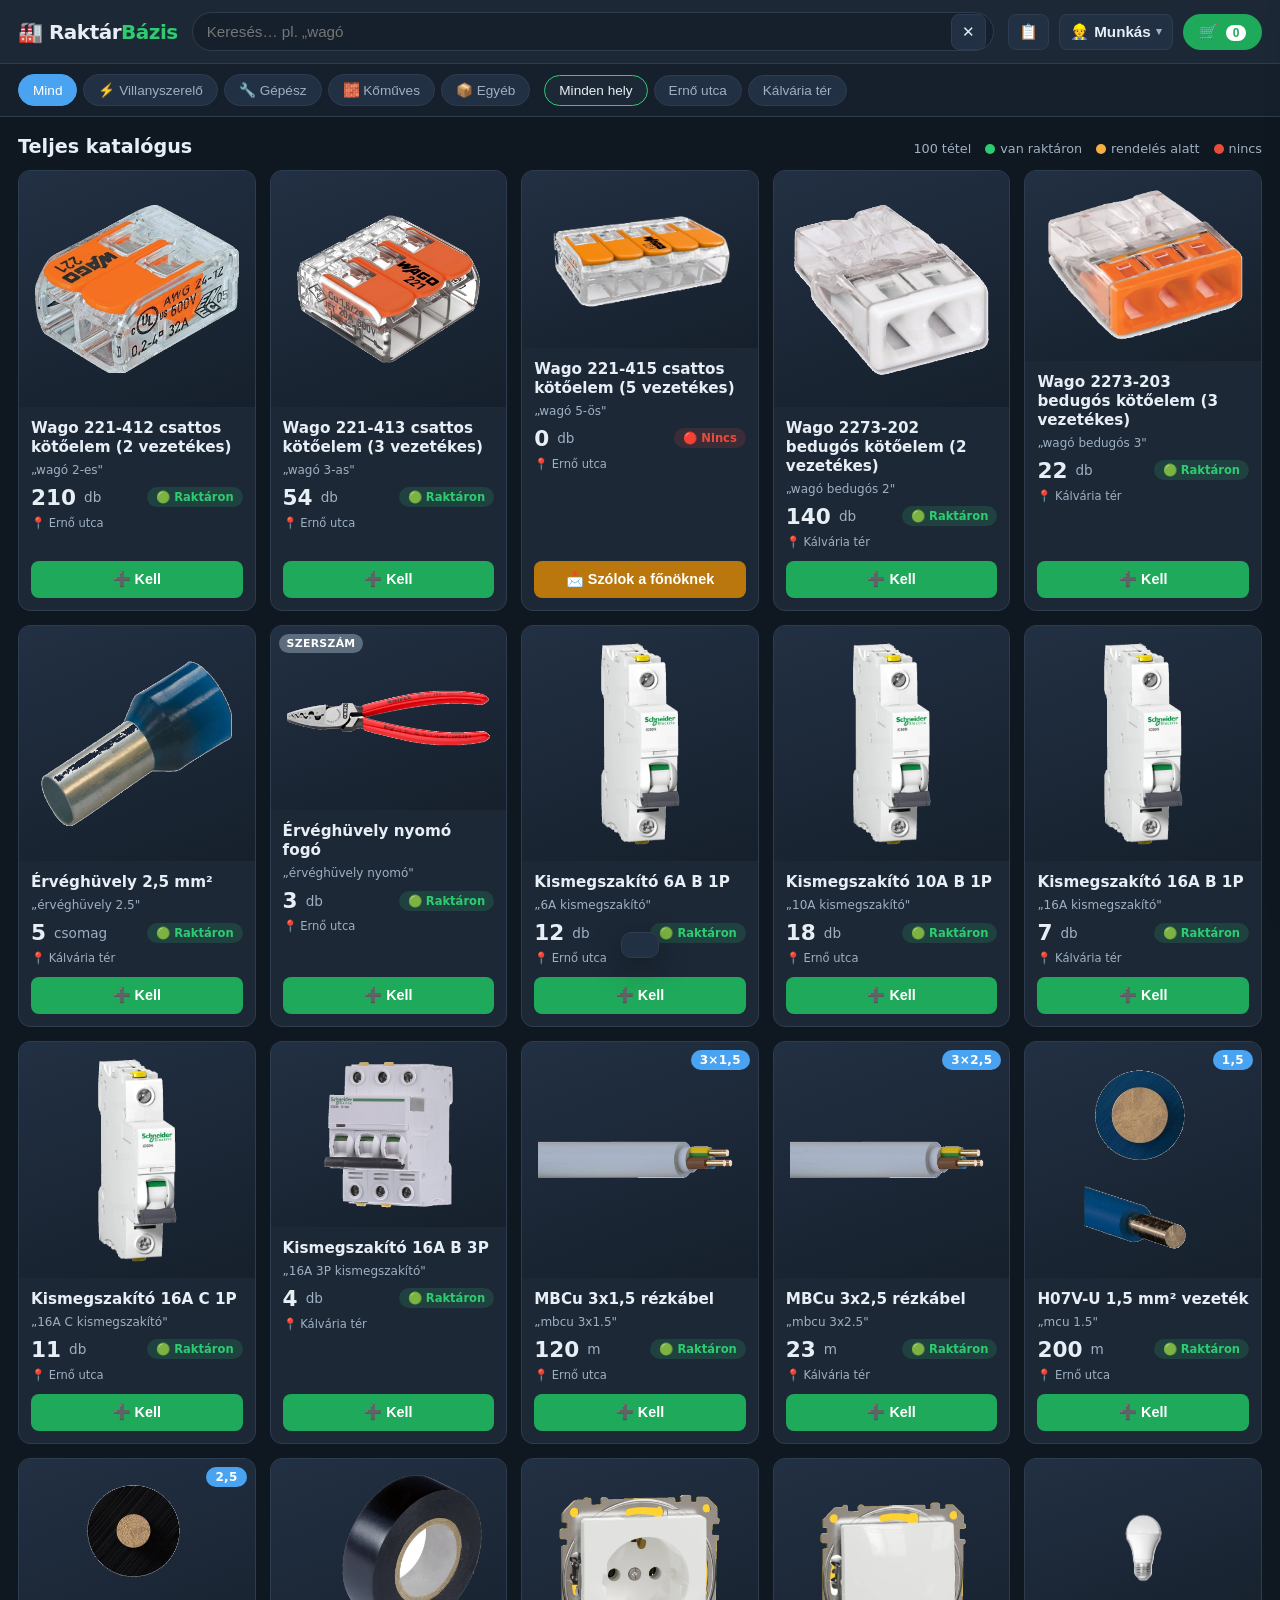
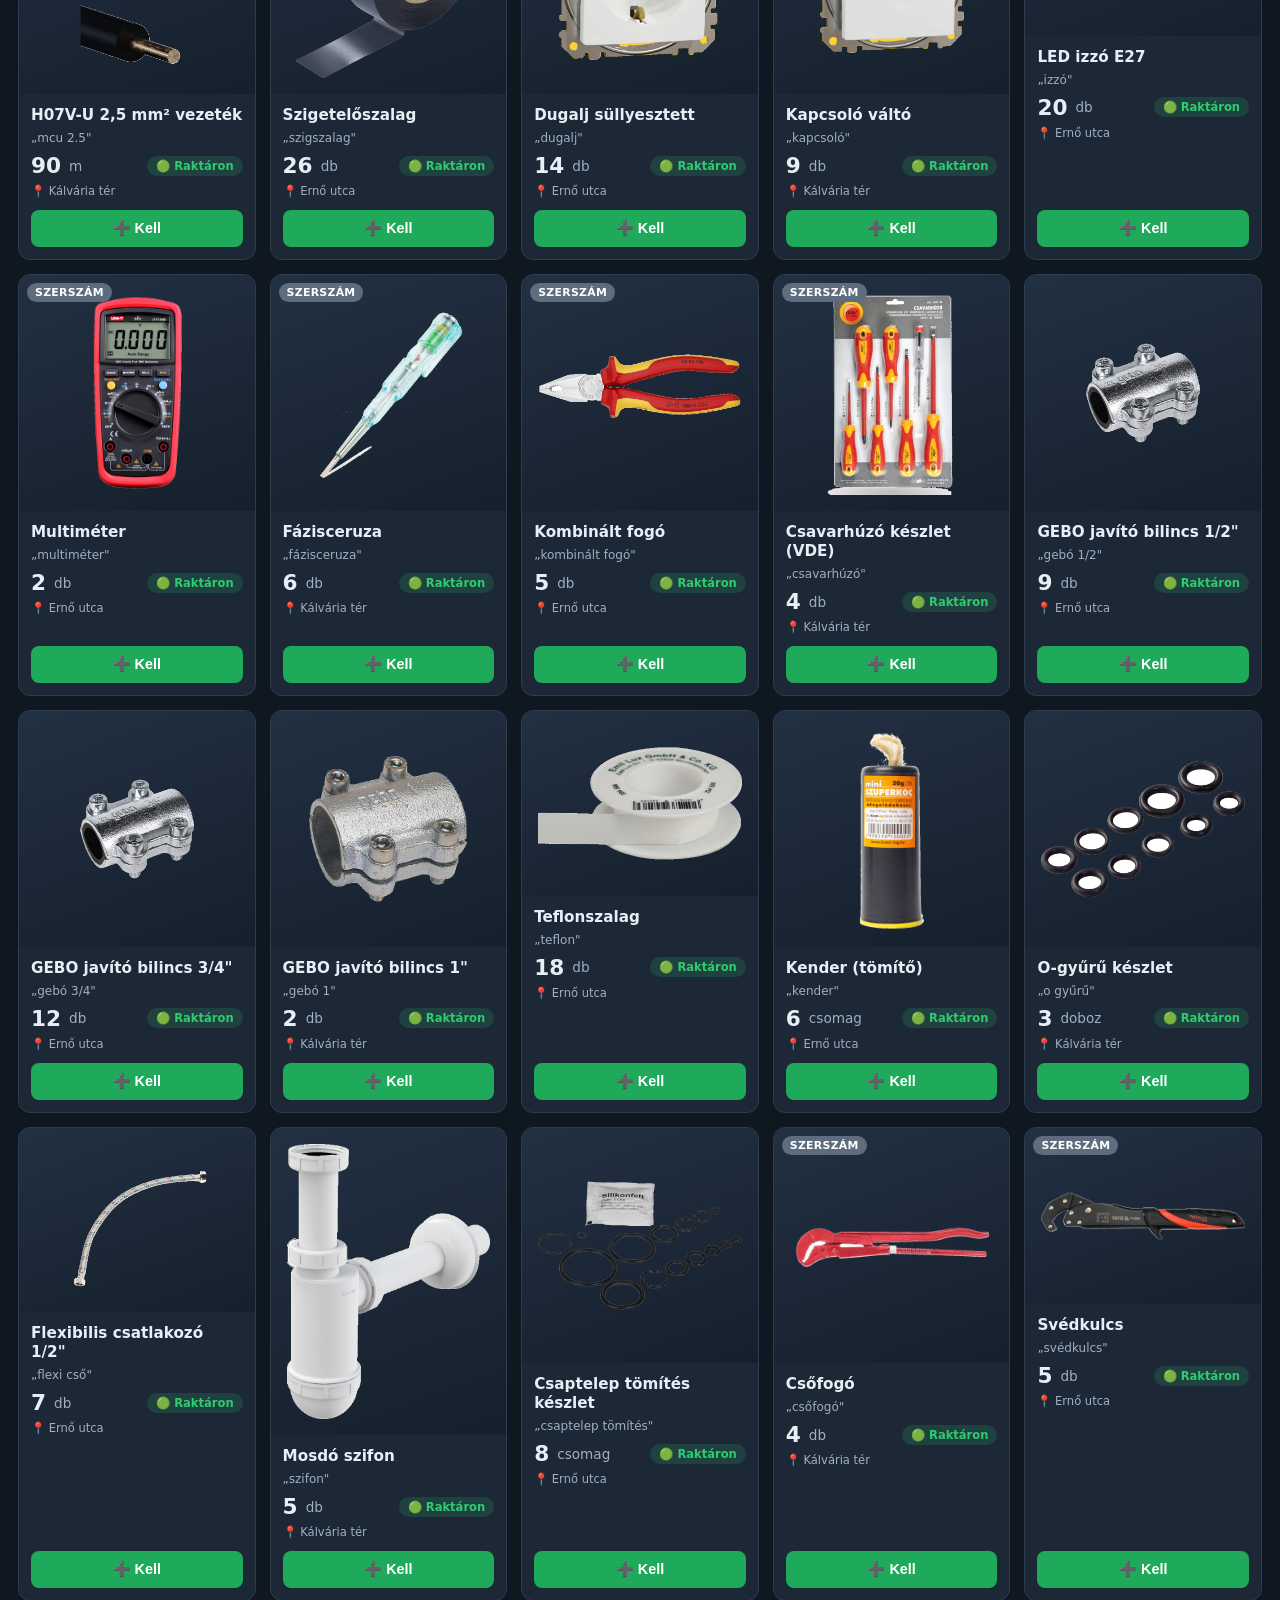
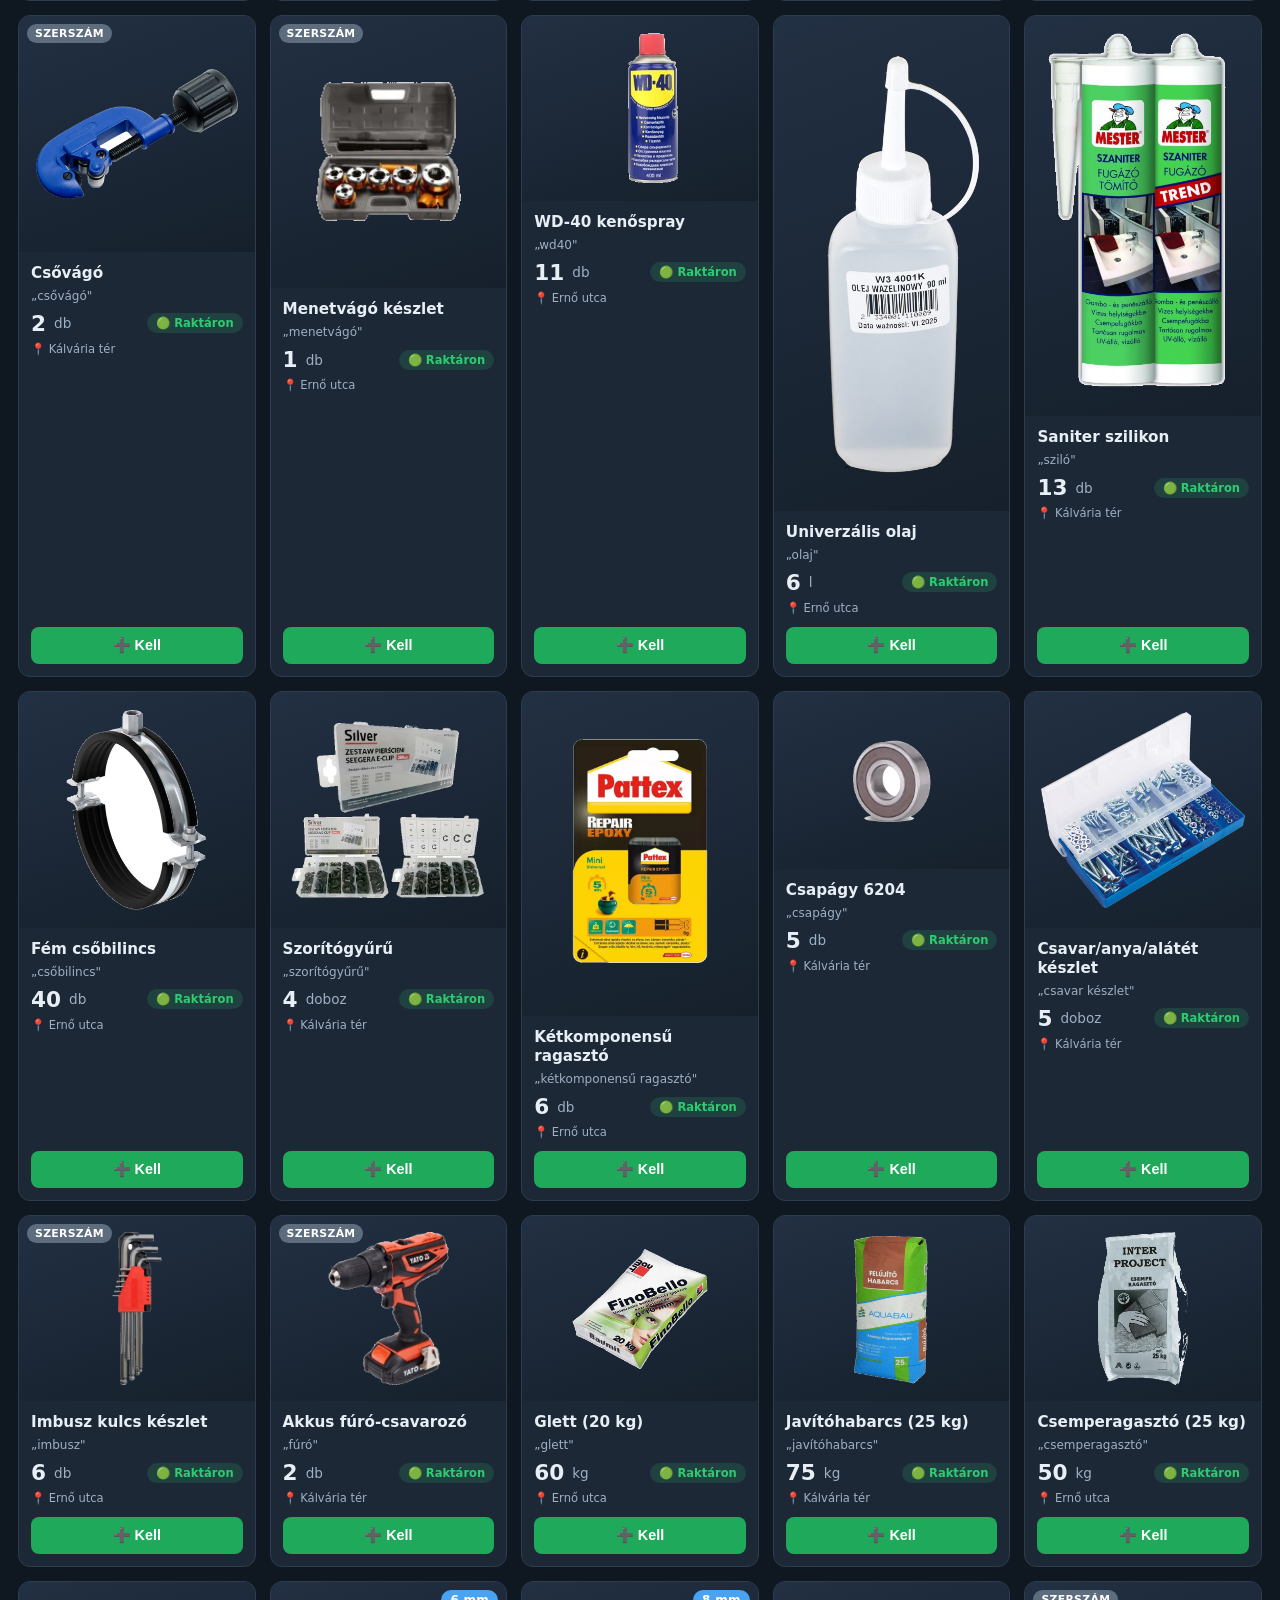
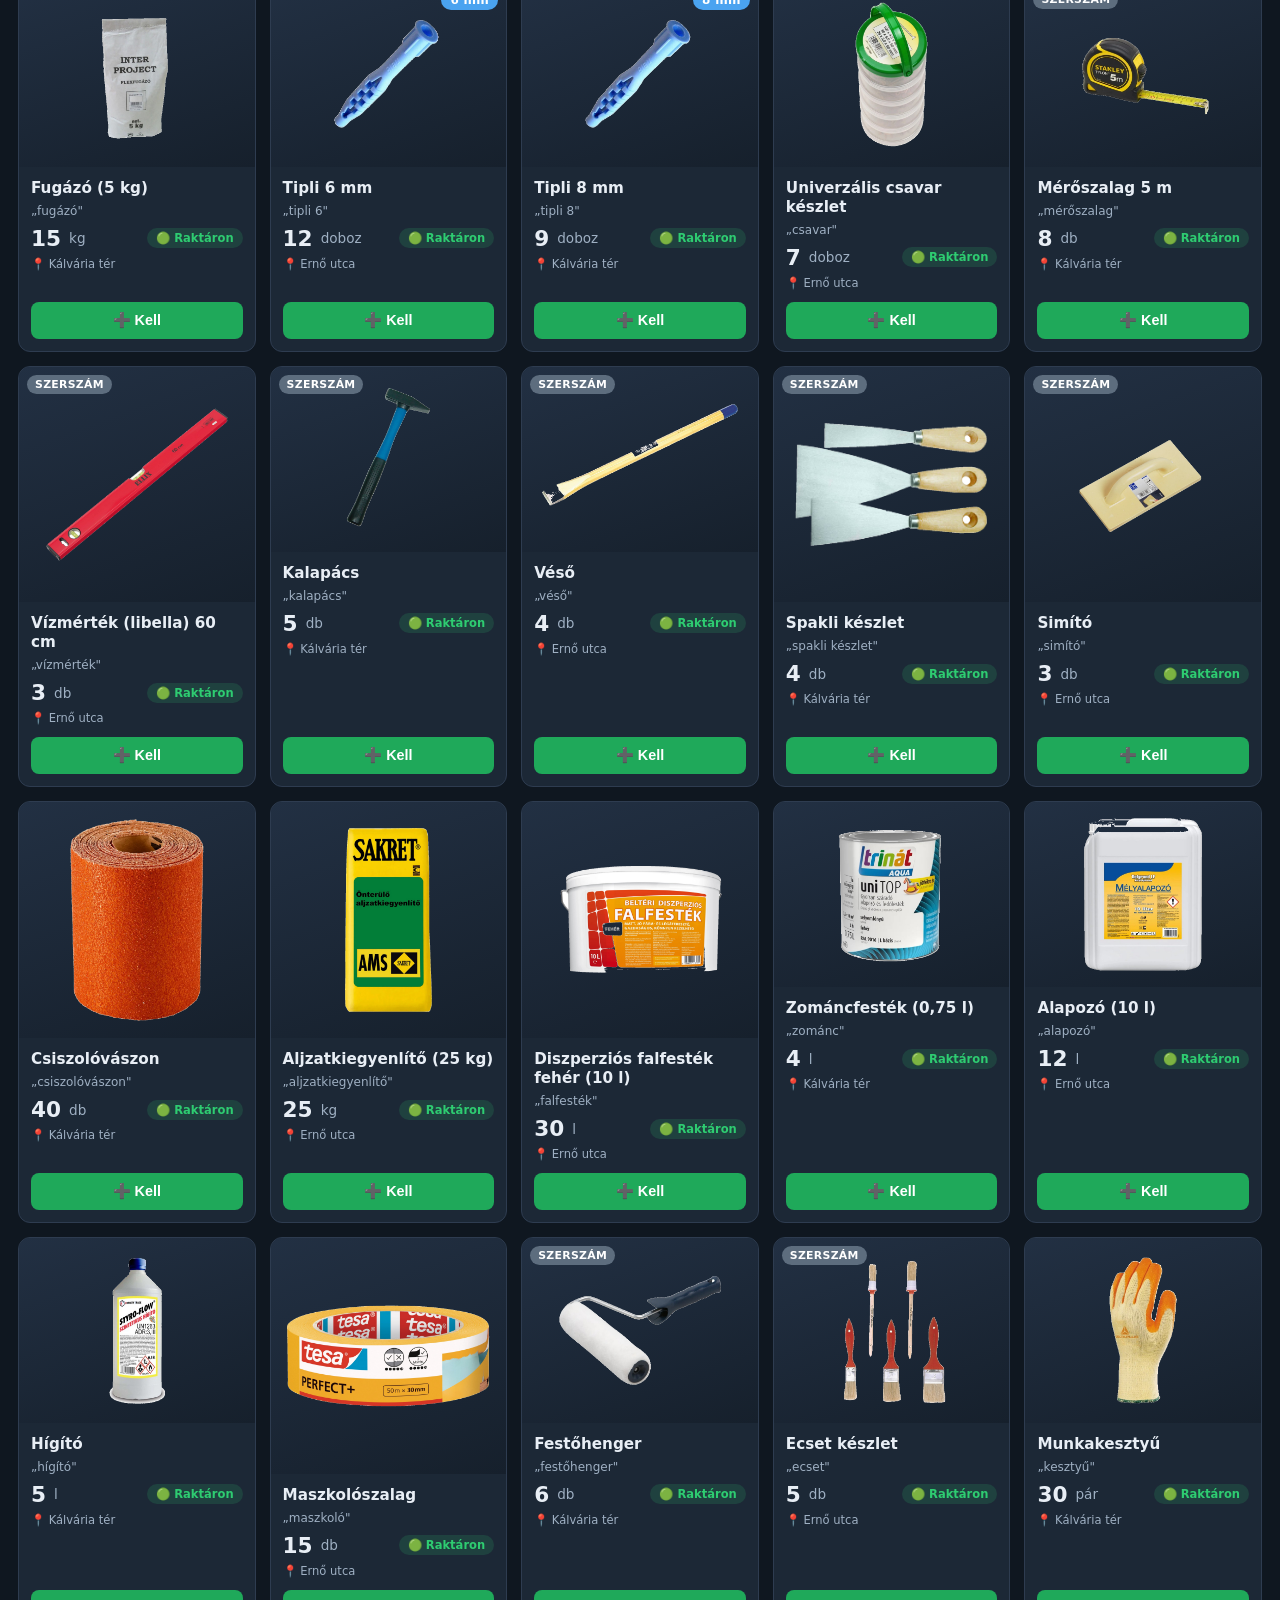
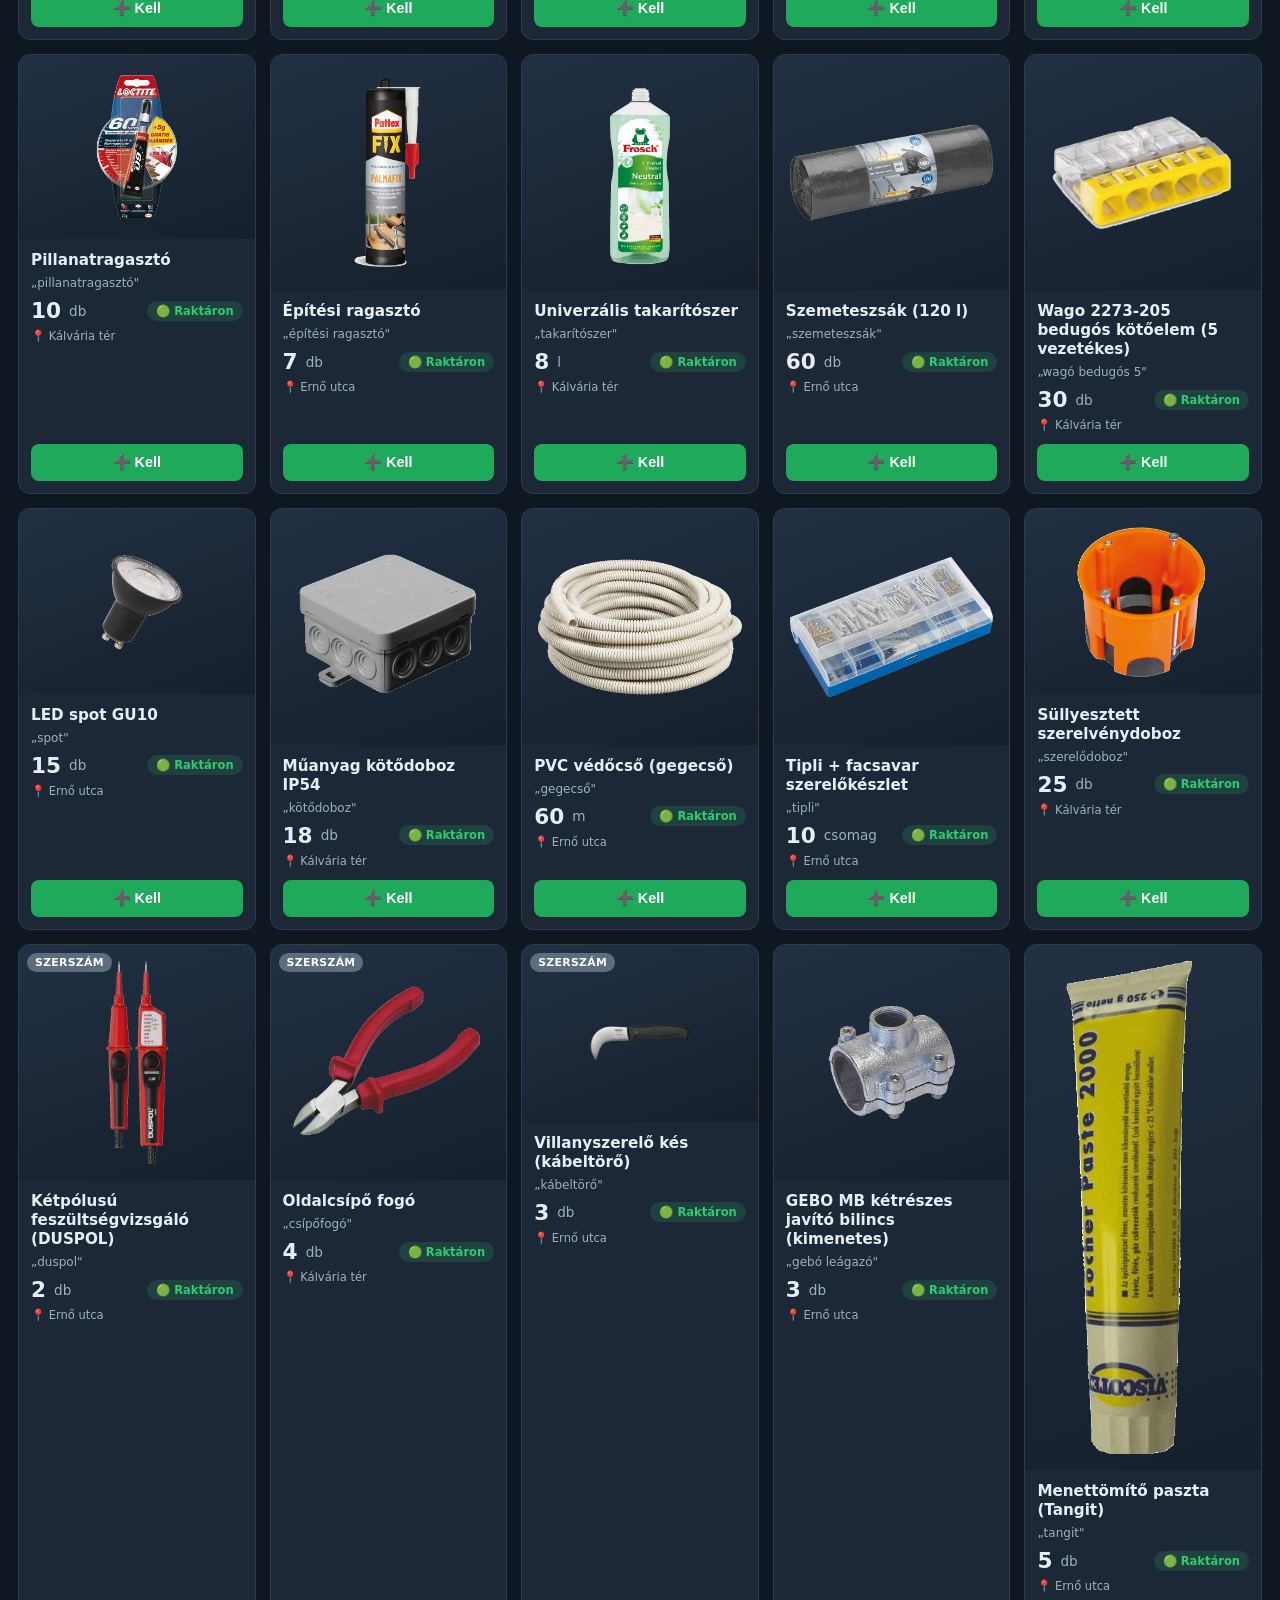
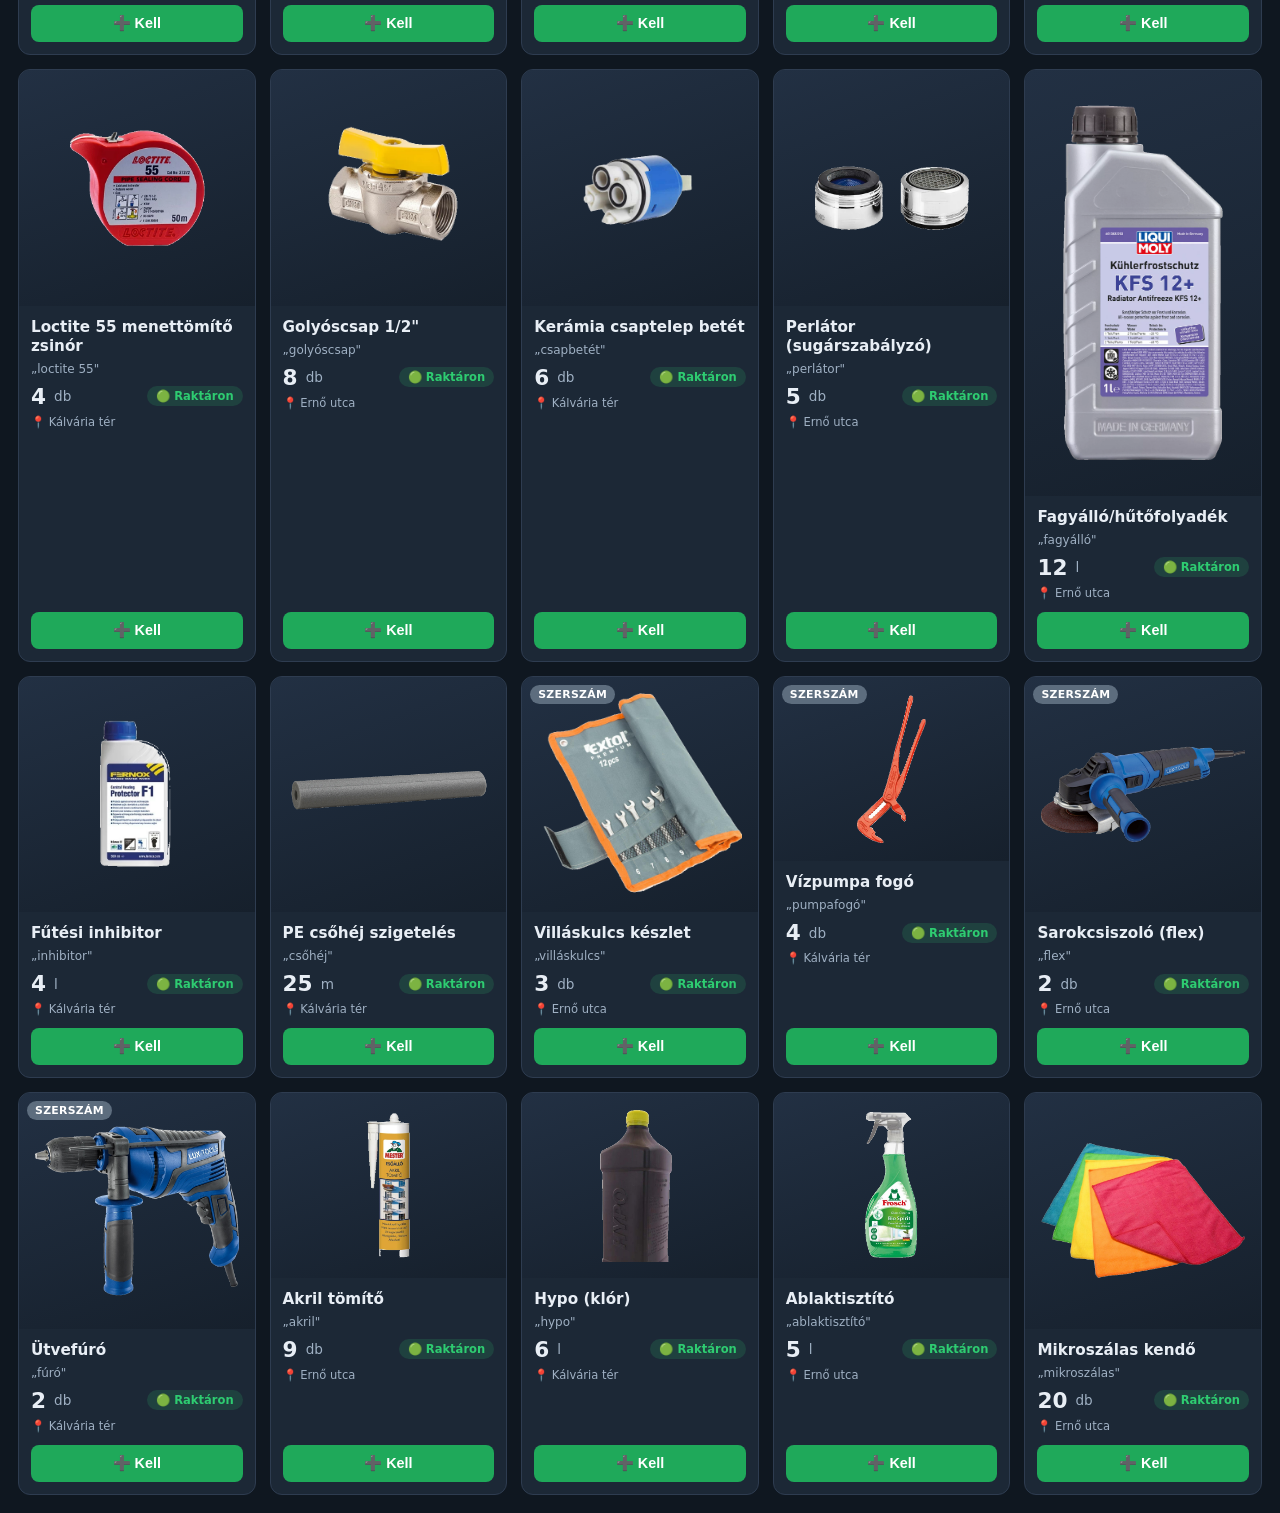
==== index.html @ 212c5c43 "RaktarBazis raktarkezelo webapp (100 elem, kepekkel)" ====
<!DOCTYPE html>
<html lang="hu">
<head>
  <meta charset="UTF-8" />
  <meta name="viewport" content="width=device-width, initial-scale=1.0, maximum-scale=1.0" />
  <meta name="theme-color" content="#0f1720" />
  <title>RaktárBázis — karbantartó raktár</title>
  <link rel="stylesheet" href="styles.css" />
</head>
<body>
  <!-- ============ BELÉPÉS ============ -->
  <div id="login-view" class="view">
    <div class="login-card">
      <div class="logo">🏭 Raktár<span>Bázis</span></div>
      <p class="login-sub">Karbantartó raktár · gyors készlet-ellenőrzés</p>

      <div class="login-role" id="login-role-buttons">
        <button class="role-btn role-worker" data-role="worker" data-user="w1">
          <span class="role-ico">👷</span>
          <span class="role-label">Munkásként belépés</span>
          <span class="role-hint">Katalógus · kosár · kivétel</span>
        </button>
        <button class="role-btn role-boss" data-role="boss" data-user="b1">
          <span class="role-ico">🧑‍💼</span>
          <span class="role-label">Főnökként belépés</span>
          <span class="role-hint">Teljes admin + riasztások</span>
        </button>
      </div>

      <div class="login-users">
        <label>Demo felhasználó:</label>
        <select id="login-user-select"></select>
      </div>

      <p class="login-note">Demo mód — a „backend" a böngészőben fut (kamu adatbázis). Minden változás a localStorage-ban marad meg.</p>
    </div>
  </div>

  <!-- ============ ALKALMAZÁS ============ -->
  <div id="app-view" class="view hidden">
    <!-- Fejléc -->
    <header class="topbar">
      <div class="topbar-left">
        <span class="logo logo-small" id="logo-home" title="Kezdőlap (katalógus)">🏭 Raktár<span>Bázis</span></span>
      </div>

      <div class="topbar-search">
        <input type="search" id="search-input" placeholder="Keresés… pl. „wagó", „tediszár", „16A kismegszakító"" autocomplete="off" />
        <button class="icon-btn" id="clear-search" title="Törlés">✕</button>
      </div>

      <div class="topbar-actions">
        <button class="icon-btn" id="history-btn" title="Saját kivételeim">📋</button>
        <div class="user-wrap">
          <button class="icon-btn user-btn" id="user-menu-btn" title="Nézet váltás">
            <span id="user-role-ico">👷</span><span class="user-role-name" id="user-role-name">Munkás</span> <span class="caret">▾</span>
          </button>
          <div class="user-menu hidden" id="user-menu">
            <button data-switch="worker">👷 Munkás nézet</button>
            <button data-switch="boss">🧑‍💼 Főnök nézet</button>
            <hr />
            <button id="logout-btn">⏻ Kilépés</button>
          </div>
        </div>
        <button class="cart-btn" id="cart-toggle" title="Kosár">
          🛒 <span class="cart-count" id="cart-count">0</span>
        </button>
      </div>
    </header>

    <!-- Kategória / helyszín szűrők -->
    <nav class="filters">
      <div class="cat-tabs" id="cat-tabs">
        <button class="cat-tab active" data-cat="all">Mind</button>
        <button class="cat-tab" data-cat="villany">⚡ Villanyszerelő</button>
        <button class="cat-tab" data-cat="gepesz">🔧 Gépész</button>
        <button class="cat-tab" data-cat="komuves">🧱 Kőműves</button>
        <button class="cat-tab" data-cat="egyeb">📦 Egyéb</button>
      </div>
      <div class="location-tabs" id="loc-tabs">
        <button class="loc-tab active" data-loc="all">Minden hely</button>
        <button class="loc-tab" data-loc="erno">Ernő utca</button>
        <button class="loc-tab" data-loc="kalvaria">Kálvária tér</button>
      </div>
    </nav>

    <!-- Főnök eszköztár -->
    <nav class="boss-nav hidden" id="boss-nav">
      <button class="bnav-btn" data-panel="catalog">🏬 Katalógus</button>
      <button class="bnav-btn" data-panel="admin">🗂️ Admin (elemek)</button>
      <button class="bnav-btn" data-panel="chat">💬 Chat (gyors bevitel)</button>
      <button class="bnav-btn" data-panel="alerts">🔔 Készlethiány & email</button>
      <button class="bnav-btn" data-panel="inbox">📬 Email fiók</button>
      <button class="bnav-btn" data-panel="rapport">📊 Havi rapport</button>
      <button class="bnav-btn" data-panel="audit">🧾 Audit napló</button>
      <button class="bnav-btn" data-panel="csv">📥 CSV import</button>
    </nav>

    <!-- Tartalom -->
    <main class="content">
      <!-- Katalógus rács -->
      <section id="catalog-view">
        <div class="catalog-head">
          <h2 id="catalog-title">Teljes katalógus</h2>
          <div class="catalog-meta">
            <span id="result-count"></span>
            <span class="legend"><i class="dot dot-green"></i>van raktáron</span>
            <span class="legend"><i class="dot dot-amber"></i>rendelés alatt</span>
            <span class="legend"><i class="dot dot-red"></i>nincs</span>
          </div>
        </div>
        <div class="grid" id="item-grid"></div>
        <div class="empty hidden" id="empty-state">Nincs találat. Próbálj más szót (pl. szlenggel is kereshetsz: „tediszár", „wagó").</div>
      </section>

      <!-- Saját kivételeim (munkás) -->
      <section id="history-view" class="hidden">
        <h2>Saját kivételeim</h2>
        <p class="muted">Itt csak a saját korábbi kivételeidet látod.</p>
        <div class="table-wrap">
          <table class="data-table" id="history-table">
            <thead><tr><th>Időpont</th><th>Termék</th><th>Mennyiség</th><th>Hibajegyszám</th></tr></thead>
            <tbody></tbody>
          </table>
        </div>
      </section>

      <!-- Főnök panelek -->
      <section id="panel-admin" class="panel-view hidden"></section>
      <section id="panel-chat" class="panel-view hidden"></section>
      <section id="panel-alerts" class="panel-view hidden"></section>
      <section id="panel-inbox" class="panel-view hidden"></section>
      <section id="panel-rapport" class="panel-view hidden"></section>
      <section id="panel-audit" class="panel-view hidden"></section>
      <section id="panel-csv" class="panel-view hidden"></section>
    </main>
  </div>

  <!-- ============ KOSÁR (oldalsáv) ============ -->
  <div id="cart-drawer" class="drawer">
    <div class="drawer-head">
      <h3>🛒 Kosár</h3>
      <button class="icon-btn" id="cart-close">✕</button>
    </div>

    <div class="quick-entry">
      <label>Gyors beírás (szabad szöveg):</label>
      <textarea id="quick-input" rows="2" placeholder='pl. „3 db wagó, 25 m mbcu 3x2,5, 1 db 16A kismegszakító"'></textarea>
      <button class="btn btn-ghost" id="quick-parse">Értelmezés & kosárba</button>
    </div>

    <div class="cart-items" id="cart-items"></div>
    <div class="cart-empty hidden" id="cart-empty">A kosár üres. Kattints a „Kell" gombra egy terméken.</div>

    <div class="drawer-foot">
      <div class="cart-summary" id="cart-summary"></div>
      <button class="btn btn-primary btn-block" id="checkout-btn" disabled>Oké, kiveszem →</button>
    </div>
  </div>
  <div id="drawer-backdrop" class="drawer-backdrop"></div>

  <!-- ============ MODAL: kivétel / hibajegyszám ============ -->
  <div id="checkout-modal" class="modal hidden">
    <div class="modal-card">
      <h3>Kivétel rögzítése</h3>
      <p class="muted">A kiválasztott tételek automatikusan levonódnak a készletből.</p>
      <div id="checkout-list" class="checkout-list"></div>
      <label class="field">
        <span>Hibajegyszám / munkaszám / hova használod</span>
        <input type="text" id="workorder-input" placeholder="pl. WO-2024-117 vagy „Kálvária tér 3. lakás főkapcsoló"" />
      </label>
      <label class="field">
        <span>Megjegyzés (opcionális)</span>
        <input type="text" id="checkout-note" placeholder="bármi extra" />
      </label>
      <div class="modal-actions">
        <button class="btn btn-ghost" id="checkout-cancel">Mégse</button>
        <button class="btn btn-primary" id="checkout-confirm">✅ Kivétel megerősítése</button>
      </div>
    </div>
  </div>

  <!-- ============ MODAL: bizonytalanság (képpel) ============ -->
  <div id="ambig-modal" class="modal hidden">
    <div class="modal-card modal-wide">
      <h3>Nem vagyok biztos, melyikre gondoltál</h3>
      <p class="muted" id="ambig-text"></p>
      <div class="ambig-grid" id="ambig-grid"></div>
      <div class="modal-actions">
        <button class="btn btn-ghost" id="ambig-skip">Kihagyom ezt a tételt</button>
        <button class="btn btn-ghost" id="ambig-cancel">Mégse</button>
      </div>
    </div>
  </div>

  <!-- ============ MODAL: elem szerkesztés (főnök) ============ -->
  <div id="item-modal" class="modal hidden">
    <div class="modal-card modal-wide">
      <h3 id="item-modal-title">Elem szerkesztése</h3>
      <div class="form-grid">
        <label class="field"><span>Hivatalos név *</span><input id="f-name" /></label>
        <label class="field"><span>Cikkszám (csak főnök látja)</span><input id="f-sku" /></label>
        <label class="field"><span>Szlengek / aliasok (vesszővel)</span><input id="f-aliases" /></label>
        <label class="field"><span>Kategória</span>
          <select id="f-category">
            <option value="villany">⚡ Villanyszerelő</option>
            <option value="gepesz">🔧 Gépész</option>
            <option value="komuves">🧱 Kőműves</option>
            <option value="egyeb">📦 Egyéb</option>
          </select>
        </label>
        <label class="field"><span>Mértékegység</span>
          <select id="f-unit">
            <option value="db">db</option><option value="m">m</option><option value="csomag">csomag</option>
            <option value="doboz">doboz</option><option value="kg">kg</option><option value="l">l</option>
            <option value="tekercs">tekercs</option><option value="pár">pár</option>
          </select>
        </label>
        <label class="field"><span>Jelenlegi mennyiség *</span><input id="f-qty" type="number" step="0.1" /></label>
        <label class="field"><span>Minimum készlet (riasztási szint)</span><input id="f-min" type="number" step="0.1" /></label>
        <label class="field"><span>Szállító (csak főnök)</span>
          <select id="f-supplier"></select>
        </label>
        <label class="field"><span>Helyszín</span>
          <select id="f-location">
            <option value="erno">Ernő utca</option>
            <option value="kalvaria">Kálvária tér</option>
          </select>
        </label>
        <label class="field field-check"><input type="checkbox" id="f-isTool" /> <span>Szerszám (csak 0 készletnél riaszt)</span></label>
        <label class="field field-check"><input type="checkbox" id="f-ordered" /> <span>Rendelés alatt áll</span></label>
      </div>
      <div class="image-row">
        <span class="item-thumb" id="f-thumb-preview">📦</span>
        <label class="btn btn-ghost">Kép feltöltése
          <input type="file" id="f-image" accept="image/*" hidden />
        </label>
        <button class="btn btn-ghost" id="f-image-reset">Alap emoji</button>
      </div>
      <div class="modal-actions">
        <button class="btn btn-danger" id="item-delete" style="margin-right:auto">🗑️ Törlés</button>
        <button class="btn btn-ghost" id="item-cancel">Mégse</button>
        <button class="btn btn-primary" id="item-save">Mentés</button>
      </div>
    </div>
  </div>

  <!-- ============ MODAL: mennyiség (kosárba) ============ -->
  <div id="qty-modal" class="modal hidden">
    <div class="modal-card modal-narrow">
      <h3>Mennyiség</h3>
      <div class="qty-product">
        <span class="item-thumb" id="qty-thumb">📦</span>
        <div>
          <div class="qty-product-name" id="qty-name">—</div>
          <div class="muted" id="qty-stock">—</div>
        </div>
      </div>
      <div class="qty-stepper">
        <button class="qty-step" id="qty-minus">−</button>
        <input type="number" id="qty-input" value="1" min="0.1" step="1" inputmode="decimal" />
        <span class="qty-unit" id="qty-unit">db</span>
        <button class="qty-step" id="qty-plus">+</button>
      </div>
      <div class="modal-actions">
        <button class="btn btn-ghost" id="qty-cancel">Mégse</button>
        <button class="btn btn-green" id="qty-confirm">🛒 Kosárba</button>
      </div>
    </div>
  </div>

  <div id="toast" class="toast"></div>

  <script src="data.js"></script>
  <script src="app.js"></script>
</body>
</html>
---- styles.css ----
:root {
  --bg: #0f1720;
  --bg-soft: #16202c;
  --panel: #1c2836;
  --panel-2: #223043;
  --border: #2e3c50;
  --text: #e8eef5;
  --muted: #9fb0c3;
  --green: #2ecc71;
  --green-dk: #1fa95a;
  --amber: #f5b041;
  --red: #e74c3c;
  --blue: #4aa3f0;
  --radius: 12px;
  --shadow: 0 8px 30px rgba(0,0,0,.35);
}

* { box-sizing: border-box; }
html, body { margin: 0; padding: 0; }
body {
  font-family: "Segoe UI", system-ui, -apple-system, Roboto, Arial, sans-serif;
  background: var(--bg);
  color: var(--text);
  min-height: 100vh;
  -webkit-font-smoothing: antialiased;
}

.hidden { display: none !important; }
.muted { color: var(--muted); font-size: .9rem; }

/* ---------- LOGIN ---------- */
.view { min-height: 100vh; }
#login-view {
  display: flex; align-items: center; justify-content: center;
  background: radial-gradient(1200px 600px at 20% -10%, #1d3550 0%, var(--bg) 60%);
  padding: 24px;
}
.login-card {
  width: 100%; max-width: 460px;
  background: var(--panel);
  border: 1px solid var(--border);
  border-radius: 18px;
  padding: 32px;
  box-shadow: var(--shadow);
}
.logo { font-size: 1.9rem; font-weight: 800; letter-spacing: -.5px; }
.logo span { color: var(--green); }
.logo-small { font-size: 1.25rem; }
#logo-home { cursor: pointer; }
#logo-home:hover { opacity: .85; }
.login-sub { color: var(--muted); margin: 6px 0 24px; }
.login-role { display: flex; flex-direction: column; gap: 12px; }
.role-btn {
  display: flex; flex-direction: column; align-items: flex-start; gap: 2px;
  background: var(--panel-2); color: var(--text);
  border: 1px solid var(--border); border-radius: var(--radius);
  padding: 14px 16px; cursor: pointer; text-align: left;
  transition: transform .08s ease, border-color .12s;
}
.role-btn:hover { transform: translateY(-1px); border-color: var(--blue); }
.role-btn .role-ico { font-size: 1.5rem; }
.role-btn .role-label { font-weight: 600; }
.role-btn .role-hint { font-size: .8rem; color: var(--muted); }
.role-worker:hover { border-color: var(--green); }
.role-boss:hover { border-color: var(--amber); }
.login-users { margin-top: 20px; }
.login-users label { font-size: .8rem; color: var(--muted); display: block; margin-bottom: 6px; }
.login-users select, .field select, .field input {
  width: 100%; padding: 10px 12px; border-radius: 8px;
  border: 1px solid var(--border); background: var(--bg-soft); color: var(--text);
  font-size: .95rem;
}
.login-note { margin-top: 18px; font-size: .78rem; color: var(--muted); line-height: 1.5; }

/* ---------- TOPBAR ---------- */
.topbar {
  display: flex; align-items: center; gap: 14px; flex-wrap: wrap;
  padding: 12px 18px; background: var(--panel);
  border-bottom: 1px solid var(--border);
  position: sticky; top: 0; z-index: 30;
}
.topbar-left { display: flex; align-items: center; gap: 12px; }
.topbar-user { font-size: .85rem; color: var(--muted); }
.topbar-user b { color: var(--text); }
.topbar-search { flex: 1; min-width: 220px; position: relative; display: flex; align-items: center; }
.topbar-search input {
  width: 100%; padding: 10px 40px 10px 14px; border-radius: 999px;
  border: 1px solid var(--border); background: var(--bg-soft); color: var(--text); font-size: .95rem;
}
.topbar-search input:focus { outline: none; border-color: var(--blue); }
.topbar-search .icon-btn { position: absolute; right: 8px; }
.topbar-actions { display: flex; align-items: center; gap: 10px; }
.user-wrap { position: relative; }
.user-btn { display: inline-flex; align-items: center; gap: 5px; font-weight: 600; }
.user-btn .caret { font-size: .7rem; color: var(--muted); }
.user-menu {
  position: absolute; right: 0; top: calc(100% + 6px);
  background: var(--panel-2); border: 1px solid var(--border); border-radius: 10px;
  min-width: 190px; z-index: 70; box-shadow: var(--shadow); overflow: hidden;
}
.user-menu button {
  display: block; width: 100%; text-align: left; background: none; border: none;
  color: var(--text); padding: 11px 14px; font-size: .9rem; cursor: pointer;
}
.user-menu button:hover { background: var(--bg-soft); }
.user-menu hr { margin: 4px 0; border: none; border-top: 1px solid var(--border); }
.icon-btn {
  background: var(--panel-2); border: 1px solid var(--border); color: var(--text);
  border-radius: 8px; padding: 8px 10px; cursor: pointer; font-size: .95rem;
}
.icon-btn:hover { border-color: var(--blue); }
.cart-btn {
  position: relative; background: var(--green-dk); border: none; color: #fff;
  border-radius: 999px; padding: 9px 16px; cursor: pointer; font-weight: 600; font-size: .95rem;
}
.cart-count {
  display: inline-block; min-width: 20px; text-align: center;
  background: #fff; color: var(--green-dk); border-radius: 999px;
  padding: 1px 5px; font-size: .75rem; font-weight: 800; margin-left: 4px;
}

/* ---------- FILTERS ---------- */
.filters {
  display: flex; align-items: center; gap: 14px; flex-wrap: wrap;
  padding: 10px 18px; background: var(--bg-soft);
  border-bottom: 1px solid var(--border);
  position: sticky; top: 60px; z-index: 20;
}
.cat-tabs, .location-tabs { display: flex; gap: 6px; flex-wrap: wrap; }
.cat-tab, .loc-tab {
  background: var(--panel-2); color: var(--muted); border: 1px solid var(--border);
  border-radius: 999px; padding: 7px 14px; cursor: pointer; font-size: .85rem; white-space: nowrap;
}
.cat-tab.active { background: var(--blue); color: #fff; border-color: var(--blue); }
.loc-tab.active { background: var(--panel); color: var(--text); border-color: var(--green); }

/* ---------- BOSS NAV ---------- */
.boss-nav {
  display: flex; gap: 6px; flex-wrap: wrap; padding: 10px 18px;
  background: #241f14; border-bottom: 1px solid #4a3f22;
}
.bnav-btn {
  background: #33290f; color: var(--amber); border: 1px solid #4a3f22;
  border-radius: 999px; padding: 7px 13px; cursor: pointer; font-size: .83rem;
}
.bnav-btn:hover { border-color: var(--amber); }
.bnav-btn.active { background: var(--amber); color: #241f14; border-color: var(--amber); }

/* ---------- CONTENT ---------- */
.content { padding: 18px; max-width: 1400px; margin: 0 auto; }
.catalog-head { display: flex; align-items: baseline; justify-content: space-between; flex-wrap: wrap; gap: 10px; }
.catalog-head h2 { margin: 0 0 12px; font-size: 1.2rem; }
.catalog-meta { display: flex; align-items: center; gap: 14px; flex-wrap: wrap; font-size: .8rem; color: var(--muted); }
.legend { display: flex; align-items: center; gap: 5px; }
.dot { width: 10px; height: 10px; border-radius: 50%; display: inline-block; }
.dot-green { background: var(--green); }
.dot-amber { background: var(--amber); }
.dot-red { background: var(--red); }

.grid {
  display: grid; gap: 14px;
  grid-template-columns: repeat(auto-fill, minmax(215px, 1fr));
}

/* ---------- ITEM CARD ---------- */
.card {
  background: var(--panel); border: 1px solid var(--border); border-radius: var(--radius);
  overflow: hidden; display: flex; flex-direction: column;
  transition: transform .08s ease, border-color .12s;
}
.card:hover { transform: translateY(-2px); border-color: var(--blue); }
.card-img {
  aspect-ratio: 4/3; display: flex; align-items: center; justify-content: center;
  font-size: 3.4rem; background: linear-gradient(160deg, var(--panel-2), var(--bg-soft));
  position: relative; padding: 16px;
}
.card-img img { max-width: 100%; max-height: 100%; object-fit: contain; width: 100%; height: 100%; }
.card-badge {
  position: absolute; top: 8px; left: 8px; font-size: .68rem; padding: 3px 8px;
  border-radius: 999px; font-weight: 700; letter-spacing: .3px;
}
.badge-tool { background: #5d6d7e; color: #fff; }
.badge-size { left: auto; right: 8px; background: var(--blue); color: #fff; font-size: .75rem; padding: 3px 9px; }
.card-body { padding: 12px; display: flex; flex-direction: column; gap: 6px; flex: 1; }
.card-name { font-weight: 600; font-size: .95rem; line-height: 1.25; }
.card-alias { font-size: .75rem; color: var(--muted); }
.card-sku { font-size: .75rem; color: var(--amber); font-family: ui-monospace, monospace; }
.card-stock { display: flex; align-items: center; gap: 8px; margin-top: 2px; }
.stock-qty { font-size: 1.35rem; font-weight: 800; }
.stock-unit { color: var(--muted); font-size: .85rem; }
.status-pill { font-size: .72rem; padding: 3px 9px; border-radius: 999px; font-weight: 700; margin-left: auto; white-space: nowrap; }
.status-in { background: rgba(46,204,113,.15); color: var(--green); }
.status-order { background: rgba(245,176,65,.15); color: var(--amber); }
.status-out { background: rgba(231,76,60,.15); color: var(--red); }
.card-loc { font-size: .72rem; color: var(--muted); }
.card-actions { padding: 0 12px 12px; display: flex; flex-direction: column; gap: 8px; }

.btn {
  border: none; border-radius: 8px; padding: 10px 14px; cursor: pointer;
  font-size: .9rem; font-weight: 600; transition: filter .1s, transform .06s;
}
.btn:hover { filter: brightness(1.08); }
.btn:active { transform: scale(.98); }
.btn-primary { background: var(--blue); color: #fff; }
.btn-green { background: var(--green-dk); color: #fff; }
.btn-ghost { background: var(--panel-2); color: var(--text); border: 1px solid var(--border); }
.btn-danger { background: var(--red); color: #fff; }
.btn-block { width: 100%; }
.btn:disabled { opacity: .45; cursor: not-allowed; }
.btn-warn { background: #b9770e; color: #fff; }

.empty { text-align: center; color: var(--muted); padding: 50px 20px; }

/* ---------- DRAWER ---------- */
.drawer {
  position: fixed; top: 0; right: -440px; width: 420px; max-width: 94vw; height: 100vh;
  background: var(--panel); border-left: 1px solid var(--border); z-index: 60;
  display: flex; flex-direction: column; transition: right .22s ease; box-shadow: var(--shadow);
}
.drawer.open { right: 0; }
.drawer-head { display: flex; align-items: center; justify-content: space-between; padding: 16px; border-bottom: 1px solid var(--border); }
.drawer-head h3 { margin: 0; }
.quick-entry { padding: 14px 16px; border-bottom: 1px solid var(--border); }
.quick-entry label { font-size: .78rem; color: var(--muted); display: block; margin-bottom: 6px; }
.quick-entry textarea {
  width: 100%; background: var(--bg-soft); color: var(--text); border: 1px solid var(--border);
  border-radius: 8px; padding: 10px; font-family: inherit; font-size: .88rem; resize: vertical;
}
.quick-entry .btn { margin-top: 8px; width: 100%; }
.cart-items { flex: 1; overflow-y: auto; padding: 12px 16px; }
.cart-empty { color: var(--muted); text-align: center; padding: 30px 16px; }
.cart-line {
  display: flex; align-items: center; gap: 10px; padding: 10px 0; border-bottom: 1px solid var(--border);
}
.cart-line .item-thumb { font-size: 1.6rem; }
.cart-line-info { flex: 1; min-width: 0; }
.cart-line-name { font-weight: 600; font-size: .85rem; }
.cart-line-sub { font-size: .72rem; color: var(--muted); }
.qty-ctrl { display: flex; align-items: center; gap: 6px; }
.qty-ctrl button { width: 28px; height: 28px; border-radius: 6px; border: 1px solid var(--border); background: var(--panel-2); color: var(--text); cursor: pointer; font-weight: 700; }
.qty-ctrl input { width: 52px; text-align: center; background: var(--bg-soft); color: var(--text); border: 1px solid var(--border); border-radius: 6px; padding: 5px; }
.cart-line-del { background: none; border: none; color: var(--red); cursor: pointer; font-size: 1rem; }
.drawer-foot { padding: 14px 16px; border-top: 1px solid var(--border); background: var(--bg-soft); }
.cart-summary { font-size: .82rem; color: var(--muted); margin-bottom: 10px; }
.drawer-backdrop { position: fixed; inset: 0; background: rgba(0,0,0,.5); z-index: 55; opacity: 0; pointer-events: none; transition: opacity .2s; }
.drawer-backdrop.show { opacity: 1; pointer-events: auto; }

/* ---------- MODALS ---------- */
.modal { position: fixed; inset: 0; z-index: 80; display: flex; align-items: center; justify-content: center; padding: 18px; background: rgba(0,0,0,.55); }
.modal-card { background: var(--panel); border: 1px solid var(--border); border-radius: var(--radius); padding: 22px; width: 100%; max-width: 480px; box-shadow: var(--shadow); max-height: 92vh; overflow-y: auto; }
.modal-wide { max-width: 680px; }
.modal-narrow { max-width: 340px; }
.qty-product { display: flex; align-items: center; gap: 12px; margin: 12px 0; }
.qty-product-name { font-weight: 700; font-size: .95rem; }
.qty-stepper { display: flex; align-items: center; gap: 10px; margin: 4px 0 8px; }
.qty-step { width: 44px; height: 44px; border-radius: 10px; border: 1px solid var(--border); background: var(--panel-2); color: var(--text); font-size: 1.4rem; cursor: pointer; font-weight: 700; }
.qty-stepper input { flex: 1; min-width: 0; text-align: center; font-size: 1.3rem; font-weight: 700; padding: 10px; background: var(--bg-soft); color: var(--text); border: 1px solid var(--border); border-radius: 10px; }
.qty-unit { color: var(--muted); font-weight: 600; min-width: 34px; }
.modal-card h3 { margin-top: 0; }
.modal-actions { display: flex; gap: 10px; justify-content: flex-end; margin-top: 18px; flex-wrap: wrap; }
.field { display: block; margin-bottom: 12px; }
.field span { font-size: .78rem; color: var(--muted); display: block; margin-bottom: 5px; }
.field input[type=text], .field input[type=number], .field select {
  width: 100%; padding: 9px 12px; border-radius: 8px;
  border: 1px solid var(--border); background: var(--bg-soft); color: var(--text); font-size: .92rem;
}
.field-check { display: flex; align-items: center; gap: 8px; }
.field-check input { width: auto; }
.field-check span { margin: 0; display: inline; color: var(--text); font-size: .9rem; }
.form-grid { display: grid; grid-template-columns: 1fr 1fr; gap: 0 16px; }
.form-grid .field { margin-bottom: 12px; }
.image-row { display: flex; align-items: center; gap: 12px; margin: 4px 0 12px; }
.image-row .btn { position: relative; }
.item-thumb { font-size: 2.2rem; width: 54px; height: 54px; display: flex; align-items: center; justify-content: center; background: var(--bg-soft); border: 1px solid var(--border); border-radius: 10px; }

.checkout-list { margin: 12px 0; border: 1px solid var(--border); border-radius: 10px; padding: 8px 12px; }
.checkout-line { display: flex; justify-content: space-between; padding: 6px 0; font-size: .88rem; border-bottom: 1px dashed var(--border); }
.checkout-line:last-child { border-bottom: none; }

.ambig-grid { display: grid; grid-template-columns: repeat(auto-fill, minmax(170px,1fr)); gap: 12px; margin: 16px 0; }
.ambig-card {
  background: var(--panel-2); border: 1px solid var(--border); border-radius: var(--radius);
  padding: 12px; cursor: pointer; text-align: center; transition: border-color .12s;
}
.ambig-card:hover { border-color: var(--green); }
.ambig-card .card-img { aspect-ratio: 1; font-size: 2.6rem; border-radius: 8px; margin-bottom: 8px; }
.ambig-card .ambig-name { font-weight: 600; font-size: .82rem; }
.ambig-card .ambig-qty { font-size: .75rem; color: var(--muted); }

/* ---------- PANELS ---------- */
.panel-view { background: var(--panel); border: 1px solid var(--border); border-radius: var(--radius); padding: 20px; }
.panel-view h2 { margin-top: 0; }
.panel-toolbar { display: flex; gap: 10px; margin-bottom: 16px; flex-wrap: wrap; }
.table-wrap { overflow-x: auto; border: 1px solid var(--border); border-radius: 10px; }
.data-table { width: 100%; border-collapse: collapse; font-size: .85rem; }
.data-table th, .data-table td { padding: 9px 12px; text-align: left; border-bottom: 1px solid var(--border); }
.data-table th { background: var(--panel-2); color: var(--muted); font-weight: 600; position: sticky; top: 0; }
.data-table tr:hover td { background: var(--bg-soft); }
.data-table .row-actions { display: flex; gap: 6px; }
.mini-btn { background: var(--panel-2); border: 1px solid var(--border); color: var(--text); border-radius: 6px; padding: 4px 8px; cursor: pointer; font-size: .78rem; }
.mini-btn:hover { border-color: var(--blue); }

/* ---------- CHAT ---------- */
.chat-wrap { display: flex; flex-direction: column; height: 520px; border: 1px solid var(--border); border-radius: 10px; overflow: hidden; }
.chat-log { flex: 1; overflow-y: auto; padding: 16px; background: var(--bg-soft); display: flex; flex-direction: column; gap: 10px; }
.chat-msg { max-width: 82%; padding: 10px 13px; border-radius: 12px; font-size: .88rem; line-height: 1.4; }
.chat-msg.user { align-self: flex-end; background: var(--blue); color: #fff; border-bottom-right-radius: 3px; }
.chat-msg.bot { align-self: flex-start; background: var(--panel-2); border-bottom-left-radius: 3px; white-space: pre-wrap; }
.chat-input-row { display: flex; gap: 8px; padding: 12px; border-top: 1px solid var(--border); }
.chat-input-row input { flex: 1; background: var(--bg-soft); color: var(--text); border: 1px solid var(--border); border-radius: 8px; padding: 11px; font-size: .9rem; }
.chat-hints { padding: 8px 12px; font-size: .75rem; color: var(--muted); border-top: 1px solid var(--border); }

/* ---------- EMAIL ---------- */
.email-card { border: 1px solid var(--border); border-radius: 10px; margin-bottom: 12px; overflow: hidden; }
.email-head { display: flex; align-items: center; justify-content: space-between; padding: 12px 14px; background: var(--panel-2); cursor: pointer; }
.email-subj { font-weight: 600; font-size: .9rem; }
.email-meta { font-size: .75rem; color: var(--muted); }
.email-body { padding: 14px; background: var(--bg-soft); font-size: .86rem; line-height: 1.55; white-space: pre-wrap; border-top: 1px solid var(--border); }
.email-body .hl { color: var(--amber); }

/* ---------- TOAST ---------- */
.toast {
  position: fixed; bottom: 22px; left: 50%; transform: translateX(-50%) translateY(80px);
  background: var(--panel-2); color: var(--text); border: 1px solid var(--border);
  border-radius: 10px; padding: 12px 18px; font-size: .88rem; z-index: 100;
  transition: transform .25s ease; box-shadow: var(--shadow); max-width: 90vw;
}
.toast.show { transform: translateX(-50%) translateY(0); }

@media (max-width: 640px) {
  /* fejléc: kereső a második sorba, kompakt */
  .topbar { gap: 8px; padding: 10px 12px; }
  .topbar-search { order: 10; flex-basis: 100%; min-width: 0; }
  .topbar-actions { gap: 6px; margin-left: auto; }
  .topbar-actions .icon-btn { padding: 8px 9px; }
  .cart-btn { padding: 9px 13px; }
  .logo-small { font-size: 1.1rem; }
  .user-role-name { display: none; }

  /* szűrők: vízszintesen görgethető, nem ragad le */
  .filters { position: static; padding: 8px 12px; gap: 8px; }
  .cat-tabs, .location-tabs { flex-wrap: nowrap; overflow-x: auto; -webkit-overflow-scrolling: touch; scrollbar-width: none; width: 100%; }
  .cat-tabs::-webkit-scrollbar, .location-tabs::-webkit-scrollbar { display: none; }
  .cat-tab, .loc-tab { flex: 0 0 auto; padding: 7px 12px; font-size: .82rem; }

  /* főnök navigáció görgethető */
  .boss-nav { flex-wrap: nowrap; overflow-x: auto; scrollbar-width: none; padding: 8px 12px; }
  .boss-nav::-webkit-scrollbar { display: none; }
  .bnav-btn { flex: 0 0 auto; }

  /* katalógus: 2 oszlop, kompakt webshop-kártyák */
  .content { padding: 10px; }
  .grid { grid-template-columns: repeat(2, 1fr); gap: 10px; }
  .card-img { aspect-ratio: 1/1; font-size: 2.6rem; }
  .card-body { padding: 9px; gap: 4px; }
  .card-name { font-size: .85rem; line-height: 1.2; }
  .card-alias, .card-sku { font-size: .7rem; }
  .stock-qty { font-size: 1.15rem; }
  .stock-unit { font-size: .78rem; }
  .status-pill { font-size: .64rem; padding: 2px 7px; }
  .card-actions { padding: 0 9px 9px; gap: 6px; }
  .card-actions .btn { padding: 8px 6px; font-size: .8rem; }
  .card-loc { font-size: .66rem; }

  .catalog-head { flex-direction: column; align-items: flex-start; gap: 4px; }
  .catalog-meta { gap: 8px; font-size: .72rem; }

  /* kosár teljes szélesség */
  .drawer { width: 100%; max-width: 100vw; }
  .form-grid { grid-template-columns: 1fr; }

  /* panelek */
  .panel-view { padding: 12px; }
  .panel-toolbar { flex-direction: column; align-items: stretch; }
}
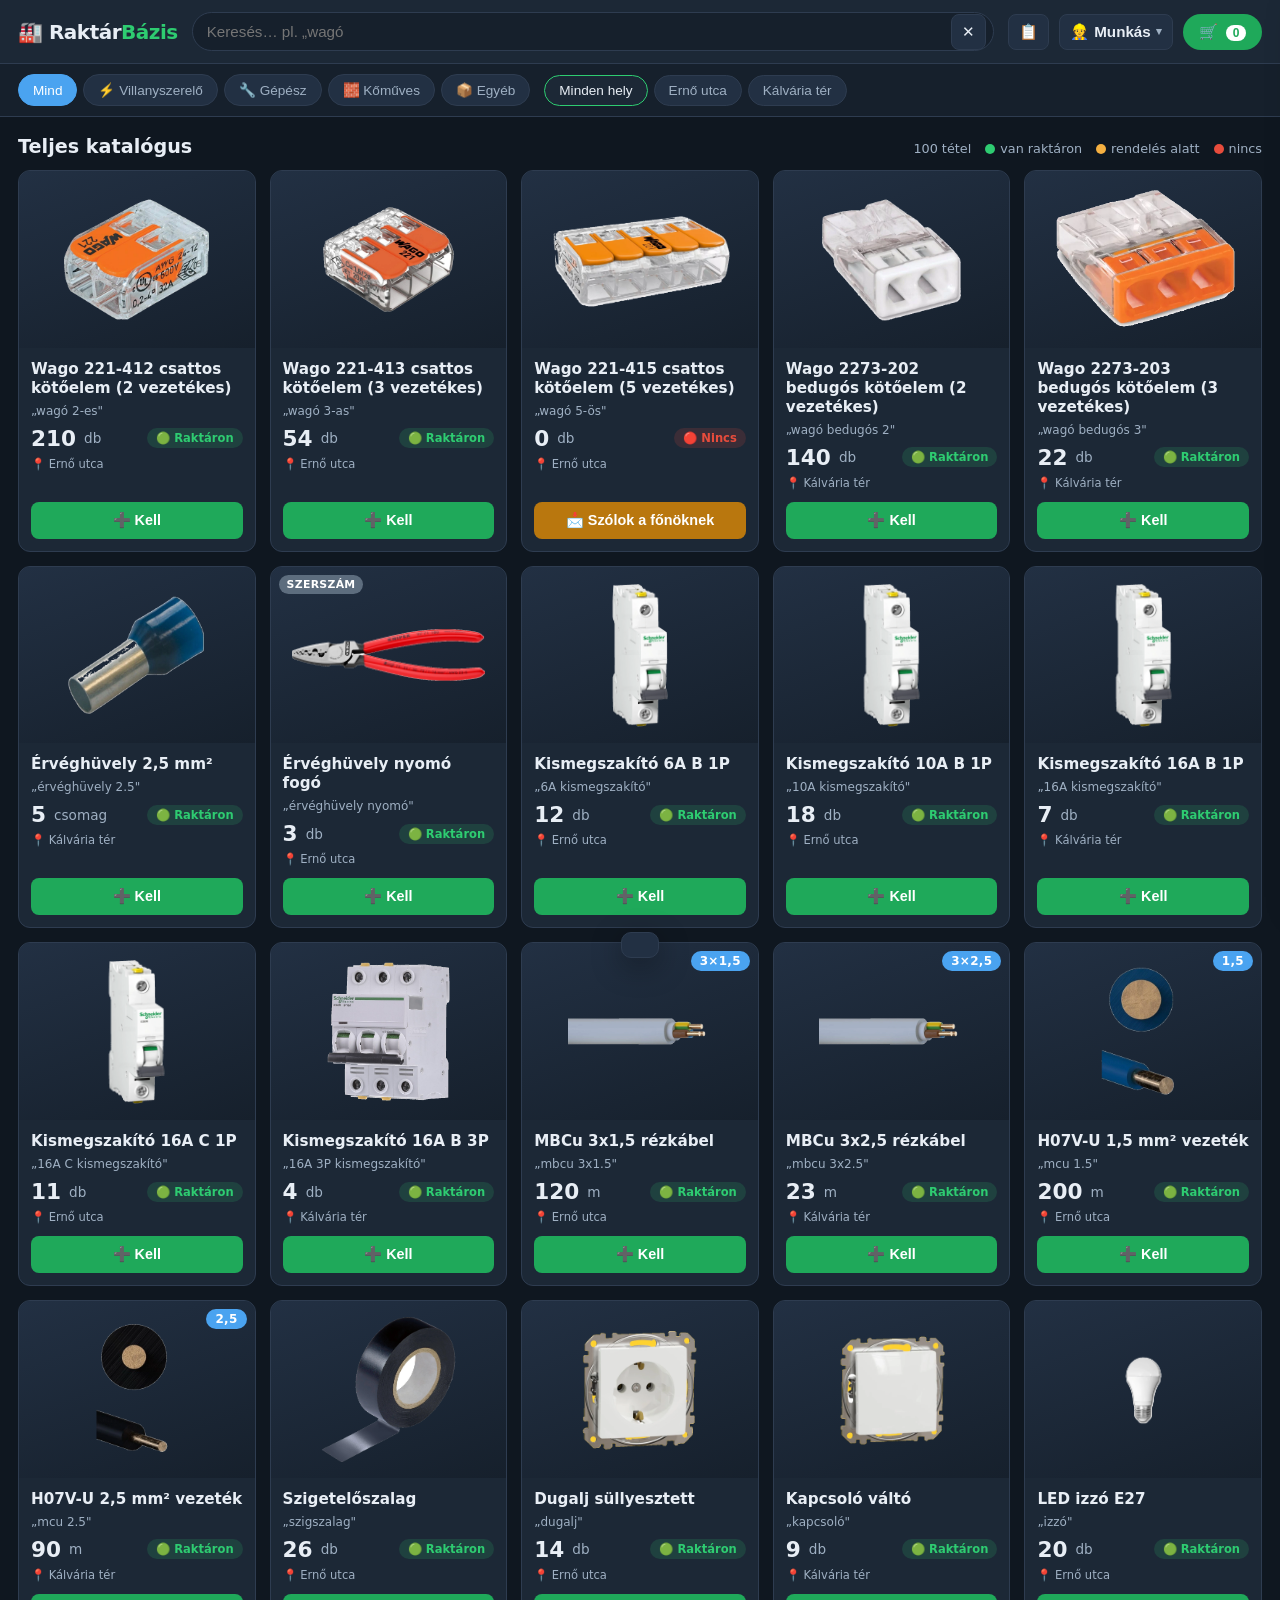
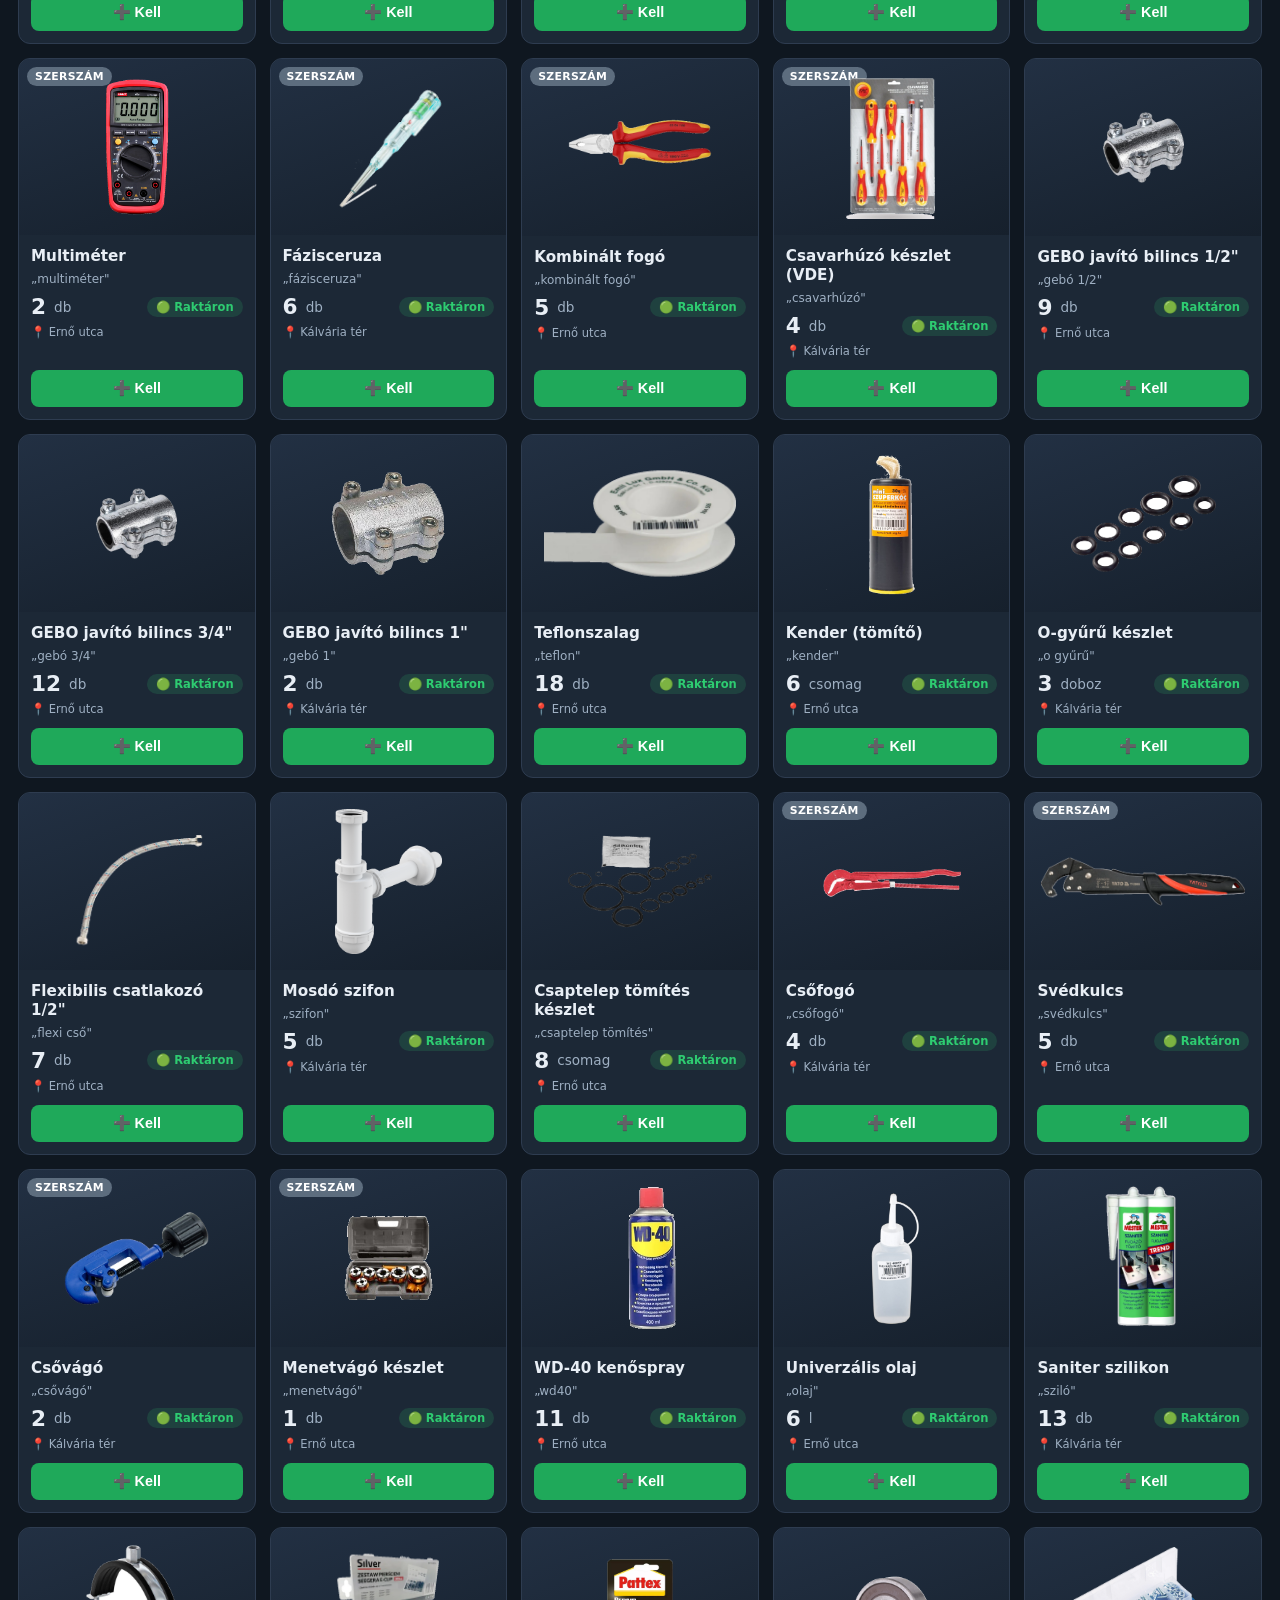
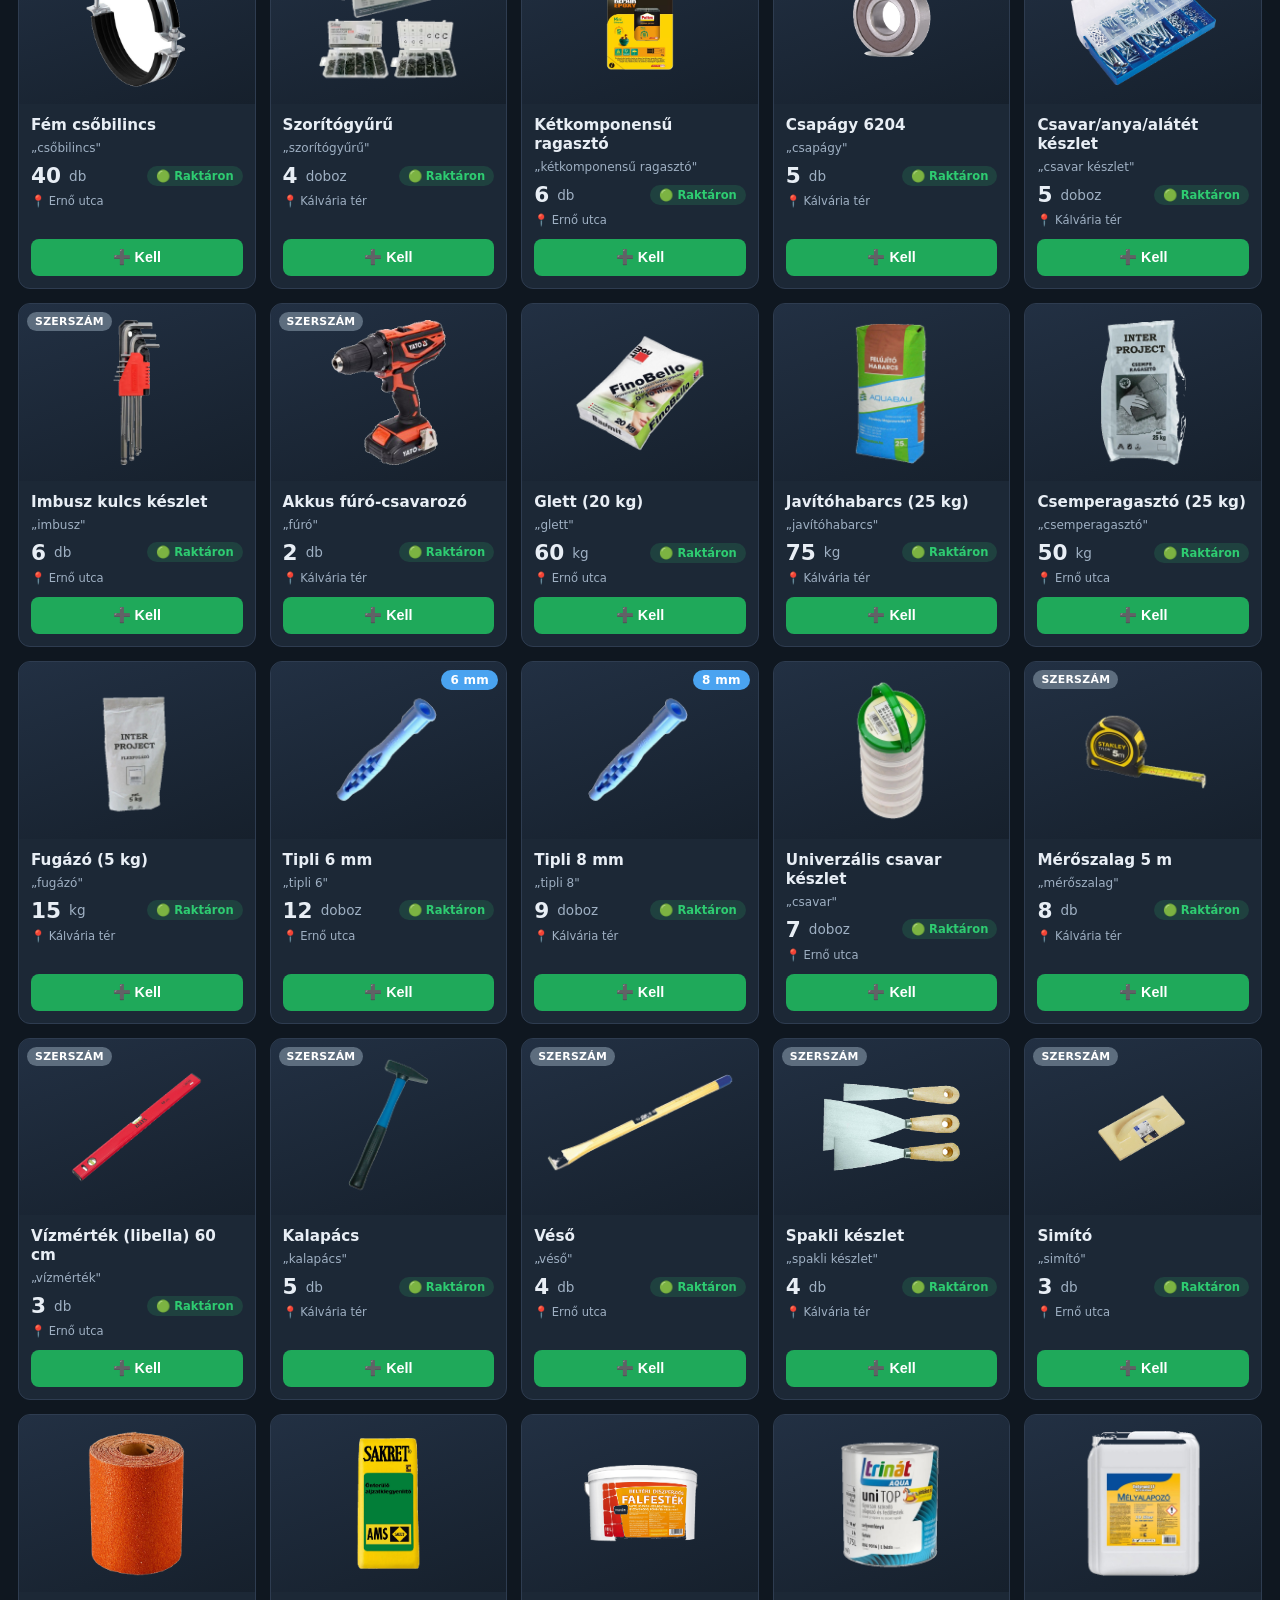
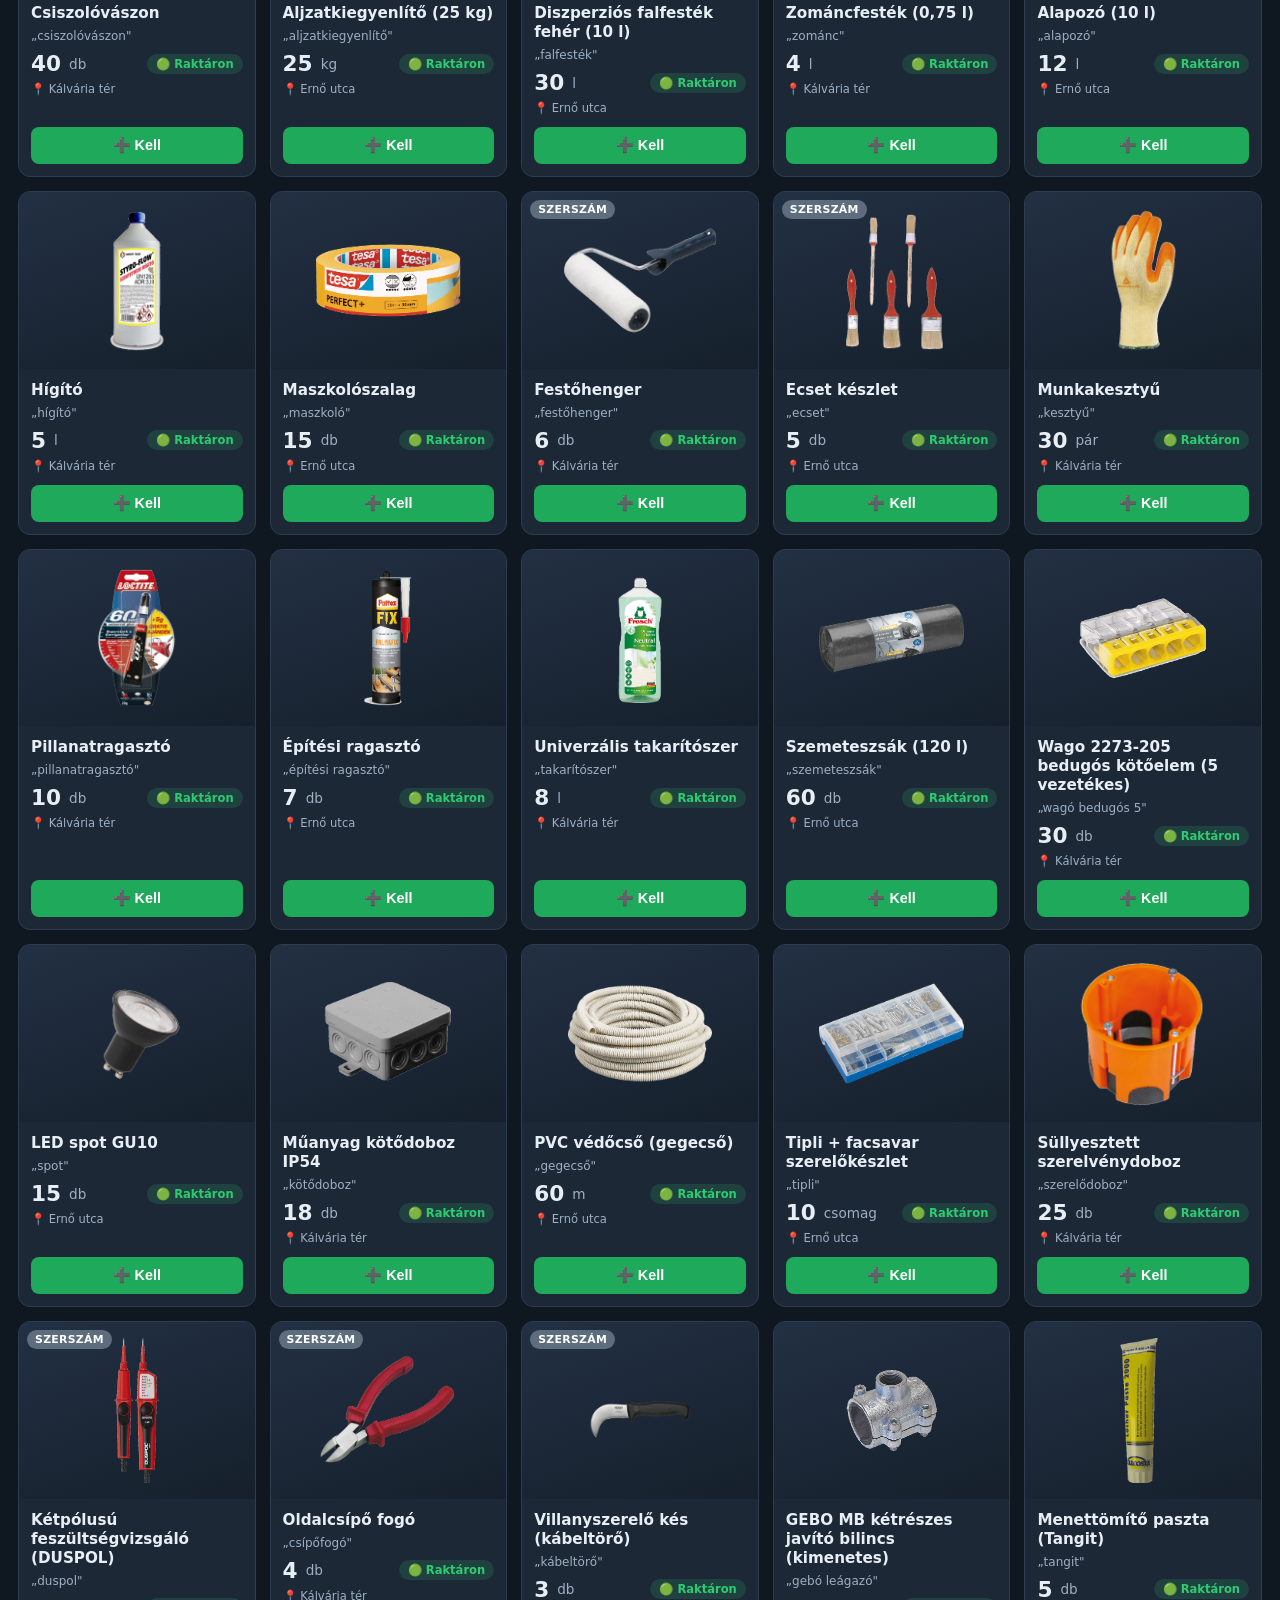
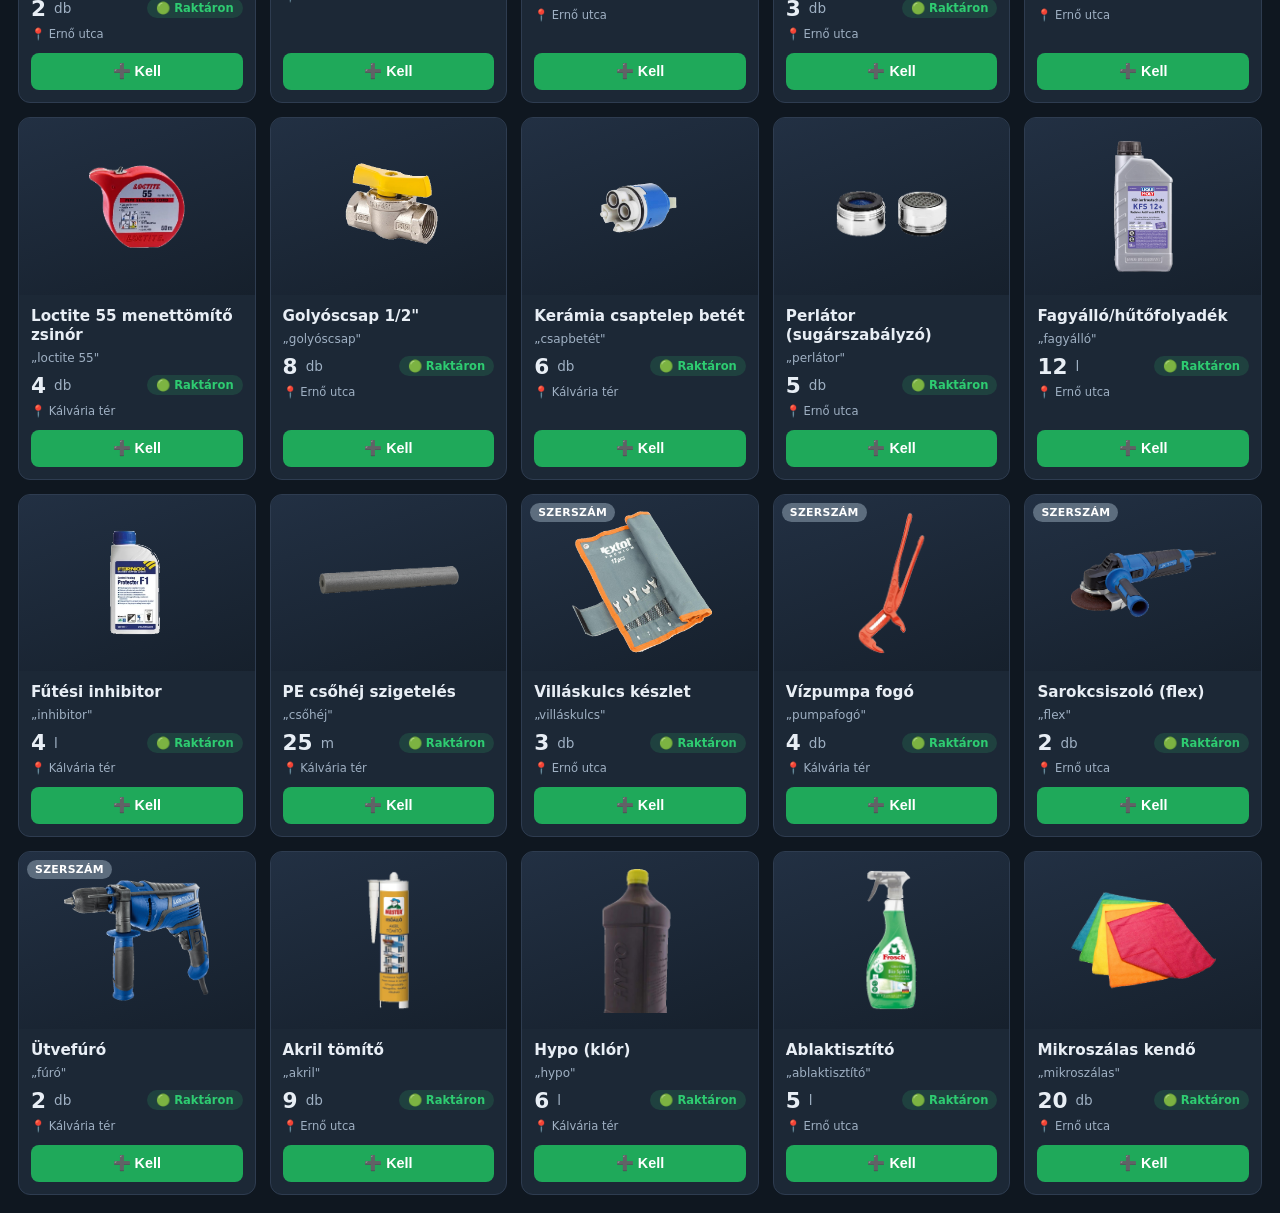
==== commit e87ab5e4: "Mobilbarat elrendezes (kartya kepkeret, racs, fejlec, modals, dvh)" ====
--- a/index.html
+++ b/index.html
@@ -2,7 +2,7 @@
 <html lang="hu">
 <head>
   <meta charset="UTF-8" />
-  <meta name="viewport" content="width=device-width, initial-scale=1.0, maximum-scale=1.0" />
+  <meta name="viewport" content="width=device-width, initial-scale=1.0, viewport-fit=cover" />
   <meta name="theme-color" content="#0f1720" />
   <title>RaktárBázis — karbantartó raktár</title>
   <link rel="stylesheet" href="styles.css" />
--- a/styles.css
+++ b/styles.css
@@ -28,8 +28,15 @@
 .hidden { display: none !important; }
 .muted { color: var(--muted); font-size: .9rem; }
 
+/* mobil: hosszú, törhetetlen szavak ne feszítsék szét a kártyákat/sorokat */
+.card-name, .card-alias, .card-sku, .card-loc,
+.cart-line-name, .cart-line-sub, .checkout-line, .email-body, .chat-msg {
+  min-width: 0;
+  overflow-wrap: anywhere;
+}
+
 /* ---------- LOGIN ---------- */
-.view { min-height: 100vh; }
+.view { min-height: 100vh; min-height: 100dvh; }
 #login-view {
   display: flex; align-items: center; justify-content: center;
   background: radial-gradient(1200px 600px at 20% -10%, #1d3550 0%, var(--bg) 60%);
@@ -166,15 +173,21 @@
 .card {
   background: var(--panel); border: 1px solid var(--border); border-radius: var(--radius);
   overflow: hidden; display: flex; flex-direction: column;
+  min-width: 0;
   transition: transform .08s ease, border-color .12s;
 }
 .card:hover { transform: translateY(-2px); border-color: var(--blue); }
 .card-img {
   aspect-ratio: 4/3; display: flex; align-items: center; justify-content: center;
   font-size: 3.4rem; background: linear-gradient(160deg, var(--panel-2), var(--bg-soft));
-  position: relative; padding: 16px;
-}
-.card-img img { max-width: 100%; max-height: 100%; object-fit: contain; width: 100%; height: 100%; }
+  position: relative; padding: 16px; overflow: hidden;
+}
+/* a kép abszolút pozicionált, így SOHA nem feszítheti szét a képkeretet */
+.card-img img {
+  position: absolute; inset: 16px;
+  width: calc(100% - 32px); height: calc(100% - 32px);
+  object-fit: contain; display: block;
+}
 .card-badge {
   position: absolute; top: 8px; left: 8px; font-size: .68rem; padding: 3px 8px;
   border-radius: 999px; font-weight: 700; letter-spacing: .3px;
@@ -185,7 +198,7 @@
 .card-name { font-weight: 600; font-size: .95rem; line-height: 1.25; }
 .card-alias { font-size: .75rem; color: var(--muted); }
 .card-sku { font-size: .75rem; color: var(--amber); font-family: ui-monospace, monospace; }
-.card-stock { display: flex; align-items: center; gap: 8px; margin-top: 2px; }
+.card-stock { display: flex; align-items: center; gap: 8px; margin-top: 2px; flex-wrap: wrap; }
 .stock-qty { font-size: 1.35rem; font-weight: 800; }
 .stock-unit { color: var(--muted); font-size: .85rem; }
 .status-pill { font-size: .72rem; padding: 3px 9px; border-radius: 999px; font-weight: 700; margin-left: auto; white-space: nowrap; }
@@ -213,7 +226,8 @@
 
 /* ---------- DRAWER ---------- */
 .drawer {
-  position: fixed; top: 0; right: -440px; width: 420px; max-width: 94vw; height: 100vh;
+  position: fixed; top: 0; right: -440px; width: 420px; max-width: 94vw;
+  height: 100vh; height: 100dvh;
   background: var(--panel); border-left: 1px solid var(--border); z-index: 60;
   display: flex; flex-direction: column; transition: right .22s ease; box-shadow: var(--shadow);
 }
@@ -247,7 +261,7 @@
 
 /* ---------- MODALS ---------- */
 .modal { position: fixed; inset: 0; z-index: 80; display: flex; align-items: center; justify-content: center; padding: 18px; background: rgba(0,0,0,.55); }
-.modal-card { background: var(--panel); border: 1px solid var(--border); border-radius: var(--radius); padding: 22px; width: 100%; max-width: 480px; box-shadow: var(--shadow); max-height: 92vh; overflow-y: auto; }
+.modal-card { background: var(--panel); border: 1px solid var(--border); border-radius: var(--radius); padding: 22px; width: 100%; max-width: 480px; box-shadow: var(--shadow); max-height: 92vh; max-height: 92dvh; overflow-y: auto; }
 .modal-wide { max-width: 680px; }
 .modal-narrow { max-width: 340px; }
 .qty-product { display: flex; align-items: center; gap: 12px; margin: 12px 0; }
@@ -269,12 +283,14 @@
 .field-check span { margin: 0; display: inline; color: var(--text); font-size: .9rem; }
 .form-grid { display: grid; grid-template-columns: 1fr 1fr; gap: 0 16px; }
 .form-grid .field { margin-bottom: 12px; }
-.image-row { display: flex; align-items: center; gap: 12px; margin: 4px 0 12px; }
+.image-row { display: flex; align-items: center; gap: 12px; margin: 4px 0 12px; flex-wrap: wrap; }
 .image-row .btn { position: relative; }
 .item-thumb { font-size: 2.2rem; width: 54px; height: 54px; display: flex; align-items: center; justify-content: center; background: var(--bg-soft); border: 1px solid var(--border); border-radius: 10px; }
 
 .checkout-list { margin: 12px 0; border: 1px solid var(--border); border-radius: 10px; padding: 8px 12px; }
-.checkout-line { display: flex; justify-content: space-between; padding: 6px 0; font-size: .88rem; border-bottom: 1px dashed var(--border); }
+.checkout-line { display: flex; justify-content: space-between; gap: 10px; padding: 6px 0; font-size: .88rem; border-bottom: 1px dashed var(--border); }
+.checkout-line span { min-width: 0; overflow-wrap: anywhere; }
+.checkout-line b { white-space: nowrap; flex: 0 0 auto; }
 .checkout-line:last-child { border-bottom: none; }
 
 .ambig-grid { display: grid; grid-template-columns: repeat(auto-fill, minmax(170px,1fr)); gap: 12px; margin: 16px 0; }
@@ -312,9 +328,9 @@
 
 /* ---------- EMAIL ---------- */
 .email-card { border: 1px solid var(--border); border-radius: 10px; margin-bottom: 12px; overflow: hidden; }
-.email-head { display: flex; align-items: center; justify-content: space-between; padding: 12px 14px; background: var(--panel-2); cursor: pointer; }
-.email-subj { font-weight: 600; font-size: .9rem; }
-.email-meta { font-size: .75rem; color: var(--muted); }
+.email-head { display: flex; align-items: center; justify-content: space-between; gap: 10px; padding: 12px 14px; background: var(--panel-2); cursor: pointer; }
+.email-subj { font-weight: 600; font-size: .9rem; min-width: 0; overflow-wrap: anywhere; }
+.email-meta { font-size: .75rem; color: var(--muted); white-space: nowrap; flex: 0 0 auto; }
 .email-body { padding: 14px; background: var(--bg-soft); font-size: .86rem; line-height: 1.55; white-space: pre-wrap; border-top: 1px solid var(--border); }
 .email-body .hl { color: var(--amber); }
 
@@ -348,10 +364,11 @@
   .boss-nav::-webkit-scrollbar { display: none; }
   .bnav-btn { flex: 0 0 auto; }
 
-  /* katalógus: 2 oszlop, kompakt webshop-kártyák */
+  /* katalógus: 2 oszlop, kompakt webshop-kártyák (minmax(0,..) -> soha nem feszíti szét a sort) */
   .content { padding: 10px; }
-  .grid { grid-template-columns: repeat(2, 1fr); gap: 10px; }
-  .card-img { aspect-ratio: 1/1; font-size: 2.6rem; }
+  .grid { grid-template-columns: repeat(2, minmax(0, 1fr)); gap: 10px; }
+  .card-img { aspect-ratio: 1/1; font-size: 2.6rem; padding: 12px; }
+  .card-img img { inset: 12px; width: calc(100% - 24px); height: calc(100% - 24px); }
   .card-body { padding: 9px; gap: 4px; }
   .card-name { font-size: .85rem; line-height: 1.2; }
   .card-alias, .card-sku { font-size: .7rem; }
@@ -367,9 +384,27 @@
 
   /* kosár teljes szélesség */
   .drawer { width: 100%; max-width: 100vw; }
+  .drawer-foot { padding-bottom: calc(14px + env(safe-area-inset-bottom, 0px)); }
   .form-grid { grid-template-columns: 1fr; }
 
   /* panelek */
   .panel-view { padding: 12px; }
   .panel-toolbar { flex-direction: column; align-items: stretch; }
-}
+
+  /* belépő kártya és modal kényelmesebb, érintőbarát */
+  .login-card { padding: 26px 18px; }
+  .modal { padding: 12px; }
+  .modal-card { padding: 18px 14px; }
+  .modal-actions .btn { flex: 1 1 40%; }
+  .toast { bottom: calc(18px + env(safe-area-inset-bottom, 0px)); }
+}
+
+/* nagyon keskeny kijelzők (pl. 320px): még kompaktabb fejléc */
+@media (max-width: 400px) {
+  .topbar { gap: 6px; padding: 8px 9px; }
+  .topbar-left { gap: 8px; }
+  .topbar-actions { gap: 5px; }
+  .topbar-actions .icon-btn { padding: 8px 8px; }
+  .cart-btn { padding: 8px 11px; }
+  .logo-small { font-size: 1.05rem; }
+}
